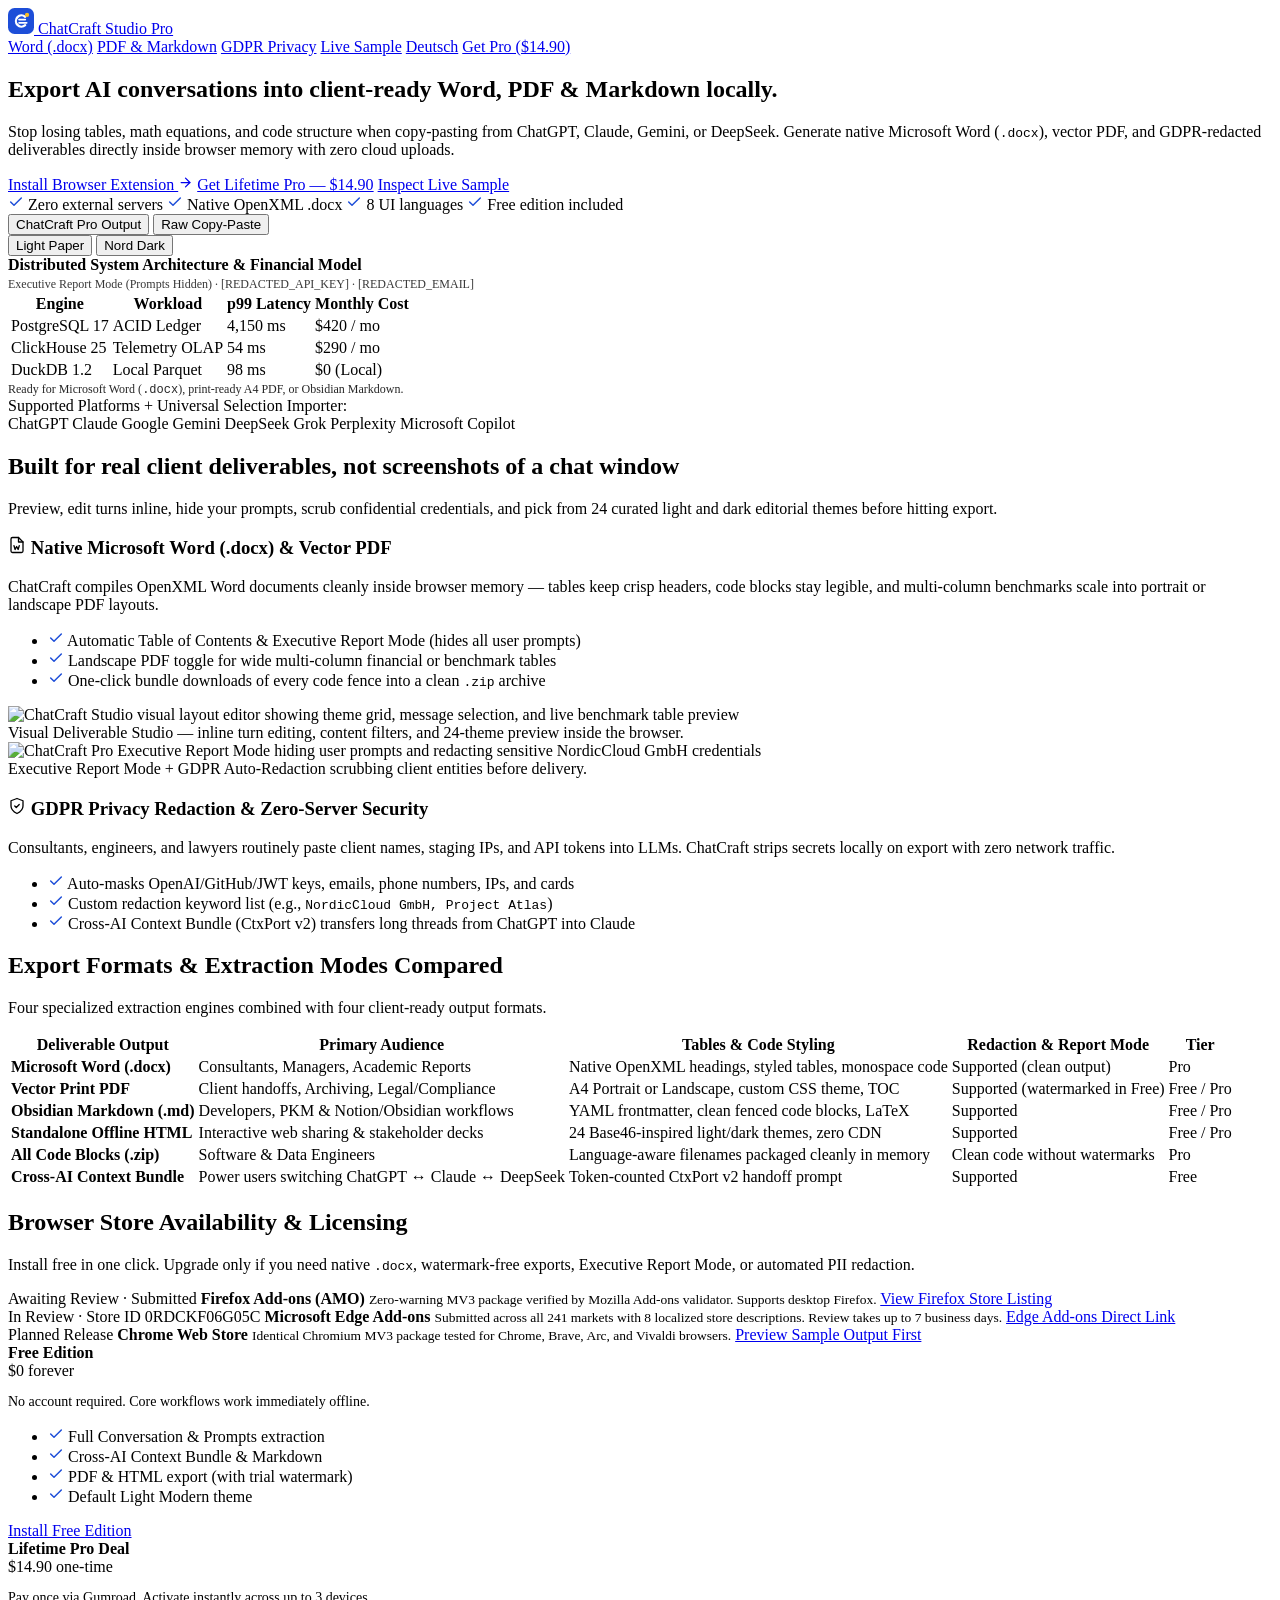
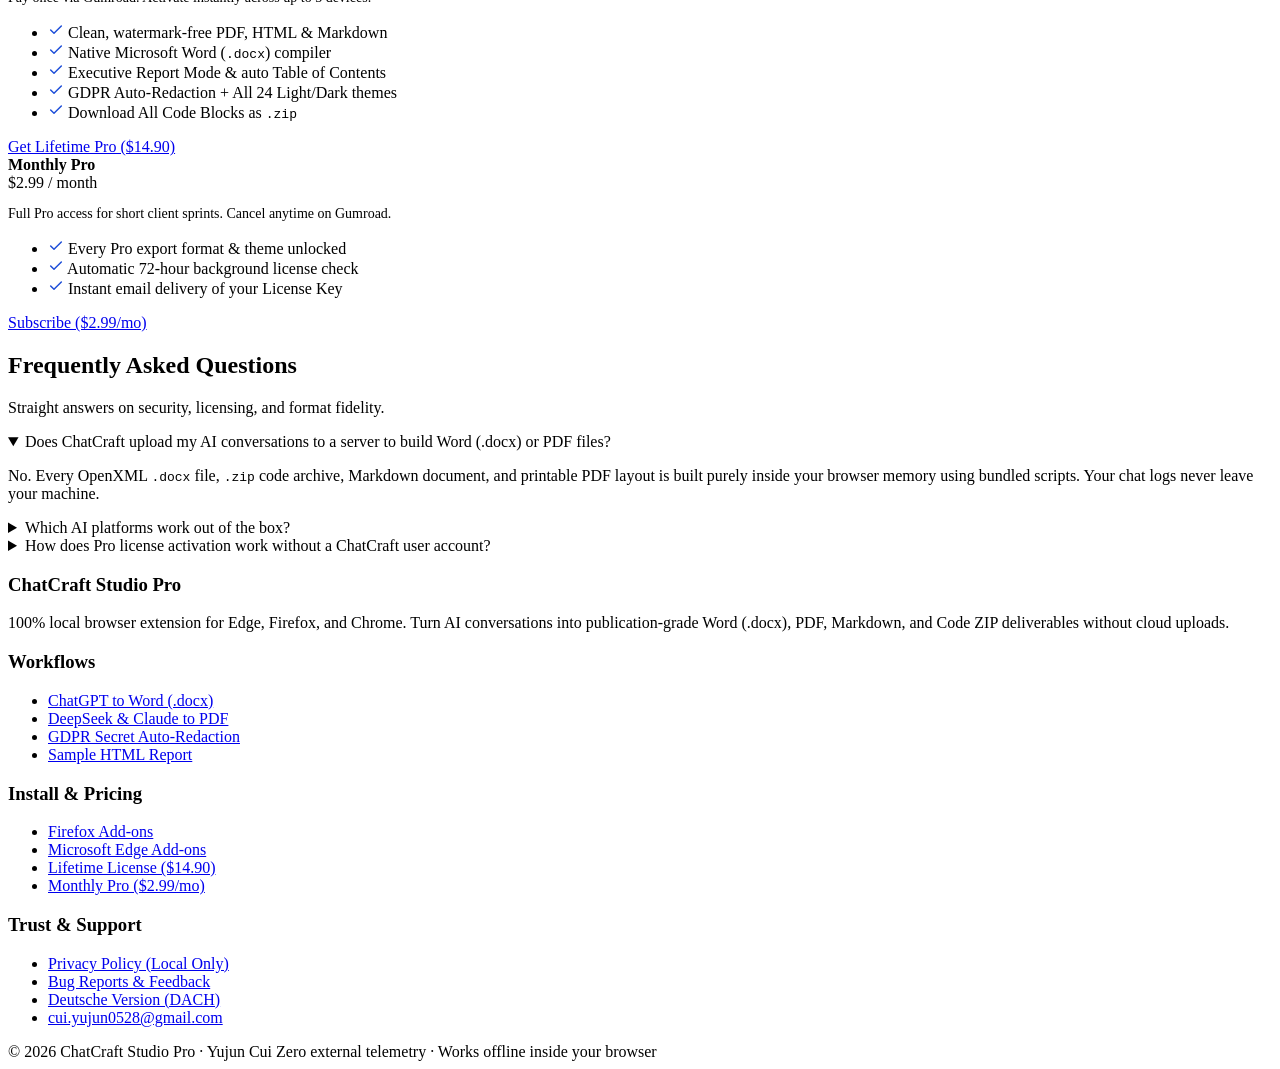
==== index.html @ e72fb838 "Add files via upload" ====
<!DOCTYPE html>
<html lang="en">
<head>
  <meta charset="UTF-8">
  <meta name="viewport" content="width=device-width, initial-scale=1.0">
  <title>ChatCraft Studio Pro — Export AI Chats to Word (.docx), PDF &amp; Markdown Locally</title>
  <meta name="description" content="Turn ChatGPT, Claude, Gemini &amp; DeepSeek conversations into client-ready Microsoft Word (.docx), vector PDF, Markdown, and redacted reports 100% locally in your browser.">
  <link rel="canonical" href="https://maxchoi528.github.io/chatcraft-studio/">
  <link rel="alternate" hreflang="en" href="https://maxchoi528.github.io/chatcraft-studio/">
  <link rel="alternate" hreflang="de" href="https://maxchoi528.github.io/chatcraft-studio/de/">
  <link rel="alternate" hreflang="x-default" href="https://maxchoi528.github.io/chatcraft-studio/">
  <meta property="og:type" content="website">
  <meta property="og:title" content="ChatCraft Studio Pro — Export AI Chats to Word (.docx), PDF &amp; Markdown Locally">
  <meta property="og:description" content="Turn ChatGPT, Claude, Gemini &amp; DeepSeek conversations into client-ready Microsoft Word (.docx), vector PDF, Markdown, and redacted reports 100% locally in your browser.">
  <meta property="og:url" content="https://maxchoi528.github.io/chatcraft-studio/">
  <meta property="og:image" content="https://maxchoi528.github.io/chatcraft-studio/assets/promo-tile-440x280.png">
  <meta name="twitter:card" content="summary_large_image">
  <meta name="twitter:title" content="ChatCraft Studio Pro — Export AI Chats to Word (.docx), PDF &amp; Markdown Locally">
  <meta name="twitter:description" content="Turn ChatGPT, Claude, Gemini &amp; DeepSeek conversations into client-ready Microsoft Word (.docx), vector PDF, Markdown, and redacted reports 100% locally in your browser.">
  <meta name="twitter:image" content="https://maxchoi528.github.io/chatcraft-studio/assets/promo-tile-440x280.png">
  <link rel="icon" type="image/png" href="./assets/icon-128.png">
  <link rel="stylesheet" href="./assets/style.css">
  <script src="./assets/app.js" defer></script>
  <script type="application/ld+json">
{
  "@context": "https://schema.org",
  "@type": "SoftwareApplication",
  "name": "ChatCraft: AI Chat to PDF, Word & Markdown",
  "alternateName": "ChatCraft Studio Pro",
  "applicationCategory": "ProductivityApplication",
  "operatingSystem": "Windows, macOS, Linux (Firefox, Microsoft Edge, Google Chrome)",
  "url": "https://maxchoi528.github.io/chatcraft-studio/",
  "downloadUrl": "https://addons.mozilla.org/en-US/firefox/addon/chatcraft-pdf-word-markdown/",
  "softwareVersion": "1.0.0",
  "featureList": [
    "Native Microsoft Word (.docx) export generated 100% locally",
    "Print-ready Vector PDF with portrait/landscape table layout",
    "Executive Report Mode (strip user prompts + Table of Contents)",
    "Cross-AI Context Bundle (CtxPort v2) and All Code Blocks .zip archive",
    "GDPR automatic secret & PII redaction (API keys, emails, IPs, custom client names)",
    "Supports ChatGPT, Claude, Google Gemini, DeepSeek, Grok, Perplexity, Microsoft Copilot"
  ],
  "offers": [
    {
      "@type": "Offer",
      "price": "0.00",
      "priceCurrency": "USD",
      "name": "Free Edition"
    },
    {
      "@type": "Offer",
      "price": "14.90",
      "priceCurrency": "USD",
      "name": "Pro Lifetime License",
      "url": "https://yujun57.gumroad.com/l/chatcraft-pro-lifetime"
    },
    {
      "@type": "Offer",
      "price": "2.99",
      "priceCurrency": "USD",
      "name": "Monthly Pro",
      "url": "https://yujun57.gumroad.com/l/chatcraft-pro-monthly"
    }
  ]
}
</script>
  <script type="application/ld+json">
{
  "@context": "https://schema.org",
  "@type": "FAQPage",
  "mainEntity": [
    {
      "@type": "Question",
      "name": "Does ChatCraft upload my AI conversations to a server to generate Word (.docx) or PDF files?",
      "acceptedAnswer": {
        "@type": "Answer",
        "text": "No. ChatCraft Studio Pro constructs OpenXML Microsoft Word (.docx) files, ZIP archives, Markdown, HTML, and print-ready PDF layouts 100% locally inside browser memory with zero external servers."
      }
    },
    {
      "@type": "Question",
      "name": "Which AI chat platforms are supported?",
      "acceptedAnswer": {
        "@type": "Answer",
        "text": "ChatCraft natively supports ChatGPT, Claude, Google Gemini, DeepSeek, Grok, Perplexity, and Microsoft Copilot, plus a Universal Paste and Selection Importer that works as a fallback on any webpage."
      }
    },
    {
      "@type": "Question",
      "name": "What happens if an AI website updates its DOM structure?",
      "acceptedAnswer": {
        "@type": "Answer",
        "text": "ChatCraft uses a three-layer architecture: provider selectors, semantic heuristic extraction, and a built-in right-click Selection Importer and Markdown paste parser inside the Studio."
      }
    },
    {
      "@type": "Question",
      "name": "Is the Pro license a recurring subscription or a one-time purchase?",
      "acceptedAnswer": {
        "@type": "Answer",
        "text": "Both options are available: a $14.90 one-time Lifetime Deal (up to 3 devices) and a $2.99/month flexible plan via Gumroad, while core Markdown and watermarked PDF/HTML export stays free."
      }
    }
  ]
}
</script>
</head>
<body>
<header class="site-header">
  <div class="container nav-row">
    <a class="brand" href="./index.html">
      <svg width="26" height="26" viewBox="0 0 28 28" fill="none" aria-hidden="true"><rect width="28" height="28" rx="7" fill="#1d4ed8"/><path d="M18.5 9.5A6 6 0 1 0 18.5 18.5" stroke="#ffffff" stroke-width="2.4" stroke-linecap="round"/><line x1="12" y1="12.5" x2="18.5" y2="12.5" stroke="#ffffff" stroke-width="2.1" stroke-linecap="round"/><line x1="12" y1="16" x2="20" y2="16" stroke="#ffffff" stroke-width="2.1" stroke-linecap="round"/><circle cx="20.5" cy="7.5" r="2.3" fill="#fbbf24"/></svg>
      <span>ChatCraft Studio Pro</span>
    </a>
    <nav class="nav-links" aria-label="Main navigation">
      <a href="./chatgpt-to-word-docx/" >Word (.docx)</a>
      <a href="./deepseek-claude-to-pdf/" >PDF &amp; Markdown</a>
      <a href="./gdpr-ai-chat-redactor/" >GDPR Privacy</a>
      <a href="./showcase/distributed-system-report.html">Live Sample</a>
      <a href="./de/" >Deutsch</a>
      <a class="btn btn-primary btn-sm" href="https://yujun57.gumroad.com/l/chatcraft-pro-lifetime" target="_blank" rel="noopener">Get Pro ($14.90)</a>
    </nav>
  </div>
</header>

<main>
  <section class="hero">
    <div class="container hero-grid">
      <div>
        <h1>Export AI conversations into client-ready Word, PDF &amp; Markdown locally.</h1>
        <p class="hero-lead">Stop losing tables, math equations, and code structure when copy-pasting from ChatGPT, Claude, Gemini, or DeepSeek. Generate native Microsoft Word (<code>.docx</code>), vector PDF, and GDPR-redacted deliverables directly inside browser memory with zero cloud uploads.</p>
        <div class="cta-group">
          <a class="btn btn-primary" href="#install">Install Browser Extension <svg width="15" height="15" viewBox="0 0 24 24" fill="none" stroke="currentColor" stroke-width="2" stroke-linecap="round" stroke-linejoin="round" aria-hidden="true"><line x1="5" y1="12" x2="19" y2="12"/><polyline points="12 5 19 12 12 19"/></svg></a>
          <a class="btn" href="https://yujun57.gumroad.com/l/chatcraft-pro-lifetime" target="_blank" rel="noopener">Get Lifetime Pro — $14.90</a>
          <a class="btn" href="./showcase/distributed-system-report.html">Inspect Live Sample</a>
        </div>
        <div class="meta-line">
          <span><svg width="16" height="16" viewBox="0 0 24 24" fill="none" stroke="#1d4ed8" stroke-width="2.2" stroke-linecap="round" stroke-linejoin="round" aria-hidden="true"><polyline points="20 6 9 17 4 12"/></svg> Zero external servers</span>
          <span><svg width="16" height="16" viewBox="0 0 24 24" fill="none" stroke="#1d4ed8" stroke-width="2.2" stroke-linecap="round" stroke-linejoin="round" aria-hidden="true"><polyline points="20 6 9 17 4 12"/></svg> Native OpenXML .docx</span>
          <span><svg width="16" height="16" viewBox="0 0 24 24" fill="none" stroke="#1d4ed8" stroke-width="2.2" stroke-linecap="round" stroke-linejoin="round" aria-hidden="true"><polyline points="20 6 9 17 4 12"/></svg> 8 UI languages</span>
          <span><svg width="16" height="16" viewBox="0 0 24 24" fill="none" stroke="#1d4ed8" stroke-width="2.2" stroke-linecap="round" stroke-linejoin="round" aria-hidden="true"><polyline points="20 6 9 17 4 12"/></svg> Free edition included</span>
        </div>
      </div>

      <div class="specimen-card" aria-label="Interactive comparison between raw copy-paste and ChatCraft export">
        <div class="specimen-bar">
          <div class="tab-group" role="tablist">
            <button class="tab-btn" type="button" role="tab" aria-selected="true" data-specimen-mode="clean">ChatCraft Pro Output</button>
            <button class="tab-btn" type="button" role="tab" aria-selected="false" data-specimen-mode="raw">Raw Copy-Paste</button>
          </div>
          <div class="theme-dots" id="specimen-themes">
            <button class="theme-chip" type="button" aria-pressed="true" data-specimen-theme="light">Light Paper</button>
            <button class="theme-chip" type="button" aria-pressed="false" data-specimen-theme="nord">Nord Dark</button>
          </div>
        </div>
        <div class="specimen-body" id="specimen-output">
          <div id="specimen-clean">
            <strong>Distributed System Architecture &amp; Financial Model</strong><br>
            <span style="font-size:12px;opacity:0.78;">Executive Report Mode (Prompts Hidden) · <span class="redact-pill">[REDACTED_API_KEY]</span> · <span class="redact-pill">[REDACTED_EMAIL]</span></span>
            <table>
              <thead>
                <tr><th>Engine</th><th>Workload</th><th>p99 Latency</th><th>Monthly Cost</th></tr>
              </thead>
              <tbody>
                <tr><td>PostgreSQL 17</td><td>ACID Ledger</td><td>4,150 ms</td><td>$420 / mo</td></tr>
                <tr><td>ClickHouse 25</td><td>Telemetry OLAP</td><td>54 ms</td><td>$290 / mo</td></tr>
                <tr><td>DuckDB 1.2</td><td>Local Parquet</td><td>98 ms</td><td>$0 (Local)</td></tr>
              </tbody>
            </table>
            <div style="font-size:12px;opacity:0.85;">Ready for Microsoft Word (<code>.docx</code>), print-ready A4 PDF, or Obsidian Markdown.</div>
          </div>
          <div id="specimen-raw" hidden>User: Here is my key sk-proj-abc123def456 and devops@nordiccloud.de. Make a benchmark table.
ChatGPT: Sure! Here is a comparison:
| Engine | Workload | p99 | Cost |
|---|---|---|---|
| PostgreSQL 17 | ACID | 4,150 ms | $420 |
^ Pasting Markdown pipes into Word breaks cell borders, exposes secrets, and leaves "Sure! Here is..." chat clutter everywhere.</div>
        </div>
      </div>
    </div>
  </section>

  <section class="platforms-bar" aria-label="Supported AI platforms">
    <div class="container platforms-flex">
      <div class="platforms-label">Supported Platforms + Universal Selection Importer:</div>
      <div class="platform-tags">
        <span class="platform-pill">ChatGPT</span>
        <span class="platform-pill">Claude</span>
        <span class="platform-pill">Google Gemini</span>
        <span class="platform-pill">DeepSeek</span>
        <span class="platform-pill">Grok</span>
        <span class="platform-pill">Perplexity</span>
        <span class="platform-pill">Microsoft Copilot</span>
      </div>
    </div>
  </section>

  <section class="section">
    <div class="container">
      <h2>Built for real client deliverables, not screenshots of a chat window</h2>
      <p class="section-lead">Preview, edit turns inline, hide your prompts, scrub confidential credentials, and pick from 24 curated light and dark editorial themes before hitting export.</p>

      <div class="split-feature">
        <div class="feature-copy">
          <h3><svg width="18" height="18" viewBox="0 0 24 24" fill="none" stroke="currentColor" stroke-width="1.75" stroke-linecap="round" stroke-linejoin="round" aria-hidden="true"><path d="M14 2H6a2 2 0 0 0-2 2v16a2 2 0 0 0 2 2h12a2 2 0 0 0 2-2V8z"/><polyline points="14 2 14 8 20 8"/><path d="M8 13l1.5 5 2-4 2 4L15 13"/></svg> Native Microsoft Word (.docx) &amp; Vector PDF</h3>
          <p>ChatCraft compiles OpenXML Word documents cleanly inside browser memory — tables keep crisp headers, code blocks stay legible, and multi-column benchmarks scale into portrait or landscape PDF layouts.</p>
          <ul class="feature-list">
            <li><svg width="16" height="16" viewBox="0 0 24 24" fill="none" stroke="#1d4ed8" stroke-width="2.2" stroke-linecap="round" stroke-linejoin="round" aria-hidden="true"><polyline points="20 6 9 17 4 12"/></svg> Automatic Table of Contents &amp; Executive Report Mode (hides all user prompts)</li>
            <li><svg width="16" height="16" viewBox="0 0 24 24" fill="none" stroke="#1d4ed8" stroke-width="2.2" stroke-linecap="round" stroke-linejoin="round" aria-hidden="true"><polyline points="20 6 9 17 4 12"/></svg> Landscape PDF toggle for wide multi-column financial or benchmark tables</li>
            <li><svg width="16" height="16" viewBox="0 0 24 24" fill="none" stroke="#1d4ed8" stroke-width="2.2" stroke-linecap="round" stroke-linejoin="round" aria-hidden="true"><polyline points="20 6 9 17 4 12"/></svg> One-click bundle downloads of every code fence into a clean <code>.zip</code> archive</li>
          </ul>
        </div>
        <div class="screenshot-frame">
          <img src="./assets/studio-free-1280x800.png" width="1280" height="800" alt="ChatCraft Studio visual layout editor showing theme grid, message selection, and live benchmark table preview" loading="lazy">
          <div class="screenshot-caption">Visual Deliverable Studio — inline turn editing, content filters, and 24-theme preview inside the browser.</div>
        </div>
      </div>

      <div class="split-feature reverse">
        <div class="screenshot-frame">
          <img src="./assets/studio-pro-1280x800.png" width="1280" height="800" alt="ChatCraft Pro Executive Report Mode hiding user prompts and redacting sensitive NordicCloud GmbH credentials" loading="lazy">
          <div class="screenshot-caption">Executive Report Mode + GDPR Auto-Redaction scrubbing client entities before delivery.</div>
        </div>
        <div class="feature-copy">
          <h3><svg width="18" height="18" viewBox="0 0 24 24" fill="none" stroke="currentColor" stroke-width="1.75" stroke-linecap="round" stroke-linejoin="round" aria-hidden="true"><path d="M12 22s8-4 8-10V5l-8-3-8 3v7c0 6 8 10 8 10z"/><path d="m9 12 2 2 4-4"/></svg> GDPR Privacy Redaction &amp; Zero-Server Security</h3>
          <p>Consultants, engineers, and lawyers routinely paste client names, staging IPs, and API tokens into LLMs. ChatCraft strips secrets locally on export with zero network traffic.</p>
          <ul class="feature-list">
            <li><svg width="16" height="16" viewBox="0 0 24 24" fill="none" stroke="#1d4ed8" stroke-width="2.2" stroke-linecap="round" stroke-linejoin="round" aria-hidden="true"><polyline points="20 6 9 17 4 12"/></svg> Auto-masks OpenAI/GitHub/JWT keys, emails, phone numbers, IPs, and cards</li>
            <li><svg width="16" height="16" viewBox="0 0 24 24" fill="none" stroke="#1d4ed8" stroke-width="2.2" stroke-linecap="round" stroke-linejoin="round" aria-hidden="true"><polyline points="20 6 9 17 4 12"/></svg> Custom redaction keyword list (e.g., <code>NordicCloud GmbH, Project Atlas</code>)</li>
            <li><svg width="16" height="16" viewBox="0 0 24 24" fill="none" stroke="#1d4ed8" stroke-width="2.2" stroke-linecap="round" stroke-linejoin="round" aria-hidden="true"><polyline points="20 6 9 17 4 12"/></svg> Cross-AI Context Bundle (CtxPort v2) transfers long threads from ChatGPT into Claude</li>
          </ul>
        </div>
      </div>
    </div>
  </section>

  <section class="section section-alt">
    <div class="container">
      <h2>Export Formats &amp; Extraction Modes Compared</h2>
      <p class="section-lead">Four specialized extraction engines combined with four client-ready output formats.</p>
      <div class="table-wrap">
        <table class="matrix-table">
          <thead>
            <tr>
              <th>Deliverable Output</th>
              <th>Primary Audience</th>
              <th>Tables &amp; Code Styling</th>
              <th>Redaction &amp; Report Mode</th>
              <th>Tier</th>
            </tr>
          </thead>
          <tbody>
            <tr>
              <td><strong>Microsoft Word (.docx)</strong></td>
              <td>Consultants, Managers, Academic Reports</td>
              <td>Native OpenXML headings, styled tables, monospace code</td>
              <td>Supported (clean output)</td>
              <td>Pro</td>
            </tr>
            <tr>
              <td><strong>Vector Print PDF</strong></td>
              <td>Client handoffs, Archiving, Legal/Compliance</td>
              <td>A4 Portrait or Landscape, custom CSS theme, TOC</td>
              <td>Supported (watermarked in Free)</td>
              <td>Free / Pro</td>
            </tr>
            <tr>
              <td><strong>Obsidian Markdown (.md)</strong></td>
              <td>Developers, PKM &amp; Notion/Obsidian workflows</td>
              <td>YAML frontmatter, clean fenced code blocks, LaTeX</td>
              <td>Supported</td>
              <td>Free / Pro</td>
            </tr>
            <tr>
              <td><strong>Standalone Offline HTML</strong></td>
              <td>Interactive web sharing &amp; stakeholder decks</td>
              <td>24 Base46-inspired light/dark themes, zero CDN</td>
              <td>Supported</td>
              <td>Free / Pro</td>
            </tr>
            <tr>
              <td><strong>All Code Blocks (.zip)</strong></td>
              <td>Software &amp; Data Engineers</td>
              <td>Language-aware filenames packaged cleanly in memory</td>
              <td>Clean code without watermarks</td>
              <td>Pro</td>
            </tr>
            <tr>
              <td><strong>Cross-AI Context Bundle</strong></td>
              <td>Power users switching ChatGPT ↔ Claude ↔ DeepSeek</td>
              <td>Token-counted CtxPort v2 handoff prompt</td>
              <td>Supported</td>
              <td>Free</td>
            </tr>
          </tbody>
        </table>
      </div>
    </div>
  </section>

  <section class="section" id="install">
    <div class="container">
      <h2>Browser Store Availability &amp; Licensing</h2>
      <p class="section-lead">Install free in one click. Upgrade only if you need native <code>.docx</code>, watermark-free exports, Executive Report Mode, or automated PII redaction.</p>

      <div class="store-row">
        <div class="store-box">
          <span class="status-badge status-review">Awaiting Review · Submitted</span>
          <strong>Firefox Add-ons (AMO)</strong>
          <span style="font-size:13.5px;color:var(--ink-muted);">Zero-warning MV3 package verified by Mozilla Add-ons validator. Supports desktop Firefox.</span>
          <a class="btn btn-sm" href="https://addons.mozilla.org/en-US/firefox/addon/chatcraft-pdf-word-markdown/" target="_blank" rel="noopener">View Firefox Store Listing</a>
        </div>
        <div class="store-box">
          <span class="status-badge status-review">In Review · Store ID 0RDCKF06G05C</span>
          <strong>Microsoft Edge Add-ons</strong>
          <span style="font-size:13.5px;color:var(--ink-muted);">Submitted across all 241 markets with 8 localized store descriptions. Review takes up to 7 business days.</span>
          <a class="btn btn-sm" href="https://microsoftedge.microsoft.com/addons/detail/cekifgchmlalomiilpingheppnoapncf" target="_blank" rel="noopener">Edge Add-ons Direct Link</a>
        </div>
        <div class="store-box">
          <span class="status-badge status-soon">Planned Release</span>
          <strong>Chrome Web Store</strong>
          <span style="font-size:13.5px;color:var(--ink-muted);">Identical Chromium MV3 package tested for Chrome, Brave, Arc, and Vivaldi browsers.</span>
          <a class="btn btn-sm" href="./showcase/distributed-system-report.html">Preview Sample Output First</a>
        </div>
      </div>

      <div class="pricing-grid">
        <div class="tier-panel">
          <div>
            <strong>Free Edition</strong>
            <div class="tier-price">$0 <span>forever</span></div>
            <p style="font-size:14px;color:var(--ink-muted);">No account required. Core workflows work immediately offline.</p>
            <ul class="feature-list">
              <li><svg width="16" height="16" viewBox="0 0 24 24" fill="none" stroke="#1d4ed8" stroke-width="2.2" stroke-linecap="round" stroke-linejoin="round" aria-hidden="true"><polyline points="20 6 9 17 4 12"/></svg> Full Conversation &amp; Prompts extraction</li>
              <li><svg width="16" height="16" viewBox="0 0 24 24" fill="none" stroke="#1d4ed8" stroke-width="2.2" stroke-linecap="round" stroke-linejoin="round" aria-hidden="true"><polyline points="20 6 9 17 4 12"/></svg> Cross-AI Context Bundle &amp; Markdown</li>
              <li><svg width="16" height="16" viewBox="0 0 24 24" fill="none" stroke="#1d4ed8" stroke-width="2.2" stroke-linecap="round" stroke-linejoin="round" aria-hidden="true"><polyline points="20 6 9 17 4 12"/></svg> PDF &amp; HTML export (with trial watermark)</li>
              <li><svg width="16" height="16" viewBox="0 0 24 24" fill="none" stroke="#1d4ed8" stroke-width="2.2" stroke-linecap="round" stroke-linejoin="round" aria-hidden="true"><polyline points="20 6 9 17 4 12"/></svg> Default Light Modern theme</li>
            </ul>
          </div>
          <a class="btn" style="margin-top:20px;" href="https://addons.mozilla.org/en-US/firefox/addon/chatcraft-pdf-word-markdown/" target="_blank" rel="noopener">Install Free Edition</a>
        </div>

        <div class="tier-panel featured">
          <div>
            <strong>Lifetime Pro Deal</strong>
            <div class="tier-price">$14.90 <span>one-time</span></div>
            <p style="font-size:14px;color:var(--ink-muted);">Pay once via Gumroad. Activate instantly across up to 3 devices.</p>
            <ul class="feature-list">
              <li><svg width="16" height="16" viewBox="0 0 24 24" fill="none" stroke="#1d4ed8" stroke-width="2.2" stroke-linecap="round" stroke-linejoin="round" aria-hidden="true"><polyline points="20 6 9 17 4 12"/></svg> Clean, watermark-free PDF, HTML &amp; Markdown</li>
              <li><svg width="16" height="16" viewBox="0 0 24 24" fill="none" stroke="#1d4ed8" stroke-width="2.2" stroke-linecap="round" stroke-linejoin="round" aria-hidden="true"><polyline points="20 6 9 17 4 12"/></svg> Native Microsoft Word (<code>.docx</code>) compiler</li>
              <li><svg width="16" height="16" viewBox="0 0 24 24" fill="none" stroke="#1d4ed8" stroke-width="2.2" stroke-linecap="round" stroke-linejoin="round" aria-hidden="true"><polyline points="20 6 9 17 4 12"/></svg> Executive Report Mode &amp; auto Table of Contents</li>
              <li><svg width="16" height="16" viewBox="0 0 24 24" fill="none" stroke="#1d4ed8" stroke-width="2.2" stroke-linecap="round" stroke-linejoin="round" aria-hidden="true"><polyline points="20 6 9 17 4 12"/></svg> GDPR Auto-Redaction + All 24 Light/Dark themes</li>
              <li><svg width="16" height="16" viewBox="0 0 24 24" fill="none" stroke="#1d4ed8" stroke-width="2.2" stroke-linecap="round" stroke-linejoin="round" aria-hidden="true"><polyline points="20 6 9 17 4 12"/></svg> Download All Code Blocks as <code>.zip</code></li>
            </ul>
          </div>
          <a class="btn btn-primary" style="margin-top:20px;" href="https://yujun57.gumroad.com/l/chatcraft-pro-lifetime" target="_blank" rel="noopener">Get Lifetime Pro ($14.90)</a>
        </div>

        <div class="tier-panel">
          <div>
            <strong>Monthly Pro</strong>
            <div class="tier-price">$2.99 <span>/ month</span></div>
            <p style="font-size:14px;color:var(--ink-muted);">Full Pro access for short client sprints. Cancel anytime on Gumroad.</p>
            <ul class="feature-list">
              <li><svg width="16" height="16" viewBox="0 0 24 24" fill="none" stroke="#1d4ed8" stroke-width="2.2" stroke-linecap="round" stroke-linejoin="round" aria-hidden="true"><polyline points="20 6 9 17 4 12"/></svg> Every Pro export format &amp; theme unlocked</li>
              <li><svg width="16" height="16" viewBox="0 0 24 24" fill="none" stroke="#1d4ed8" stroke-width="2.2" stroke-linecap="round" stroke-linejoin="round" aria-hidden="true"><polyline points="20 6 9 17 4 12"/></svg> Automatic 72-hour background license check</li>
              <li><svg width="16" height="16" viewBox="0 0 24 24" fill="none" stroke="#1d4ed8" stroke-width="2.2" stroke-linecap="round" stroke-linejoin="round" aria-hidden="true"><polyline points="20 6 9 17 4 12"/></svg> Instant email delivery of your License Key</li>
            </ul>
          </div>
          <a class="btn" style="margin-top:20px;" href="https://yujun57.gumroad.com/l/chatcraft-pro-monthly" target="_blank" rel="noopener">Subscribe ($2.99/mo)</a>
        </div>
      </div>
    </div>
  </section>

  <section class="section section-alt">
    <div class="container">
      <h2>Frequently Asked Questions</h2>
      <p class="section-lead">Straight answers on security, licensing, and format fidelity.</p>
      <div class="faq-list">
        <details open>
          <summary>Does ChatCraft upload my AI conversations to a server to build Word (.docx) or PDF files?</summary>
          <p>No. Every OpenXML <code>.docx</code> file, <code>.zip</code> code archive, Markdown document, and printable PDF layout is built purely inside your browser memory using bundled scripts. Your chat logs never leave your machine.</p>
        </details>
        <details>
          <summary>Which AI platforms work out of the box?</summary>
          <p>ChatGPT (<code>chatgpt.com</code> / <code>chat.openai.com</code>), Claude (<code>claude.ai</code>), Google Gemini (<code>gemini.google.com</code>), DeepSeek (<code>chat.deepseek.com</code>), Grok (<code>grok.com</code>), Perplexity, and Microsoft Copilot — plus a right-click Selection Importer and Markdown paste parser for any other page.</p>
        </details>
        <details>
          <summary>How does Pro license activation work without a ChatCraft user account?</summary>
          <p>Gumroad generates a unique license key immediately after checkout. Paste that key inside the extension Studio and it verifies directly against Gumroad’s official <code>api.gumroad.com/v2/licenses/verify</code> API.</p>
        </details>
      </div>
    </div>
  </section>
</main>

<footer class="site-footer">
  <div class="container">
    <div class="footer-grid">
      <div>
        <h3>ChatCraft Studio Pro</h3>
        <p>100% local browser extension for Edge, Firefox, and Chrome. Turn AI conversations into publication-grade Word (.docx), PDF, Markdown, and Code ZIP deliverables without cloud uploads.</p>
      </div>
      <div>
        <h3>Workflows</h3>
        <ul>
          <li><a href="./chatgpt-to-word-docx/">ChatGPT to Word (.docx)</a></li>
          <li><a href="./deepseek-claude-to-pdf/">DeepSeek &amp; Claude to PDF</a></li>
          <li><a href="./gdpr-ai-chat-redactor/">GDPR Secret Auto-Redaction</a></li>
          <li><a href="./showcase/distributed-system-report.html">Sample HTML Report</a></li>
        </ul>
      </div>
      <div>
        <h3>Install &amp; Pricing</h3>
        <ul>
          <li><a href="https://addons.mozilla.org/en-US/firefox/addon/chatcraft-pdf-word-markdown/" target="_blank" rel="noopener">Firefox Add-ons</a></li>
          <li><a href="./#install">Microsoft Edge Add-ons</a></li>
          <li><a href="https://yujun57.gumroad.com/l/chatcraft-pro-lifetime" target="_blank" rel="noopener">Lifetime License ($14.90)</a></li>
          <li><a href="https://yujun57.gumroad.com/l/chatcraft-pro-monthly" target="_blank" rel="noopener">Monthly Pro ($2.99/mo)</a></li>
        </ul>
      </div>
      <div>
        <h3>Trust &amp; Support</h3>
        <ul>
          <li><a href="./privacy/">Privacy Policy (Local Only)</a></li>
          <li><a href="https://github.com/maxchoi528/chatcraft-studio/issues" target="_blank" rel="noopener">Bug Reports &amp; Feedback</a></li>
          <li><a href="./de/">Deutsche Version (DACH)</a></li>
          <li><a href="mailto:cui.yujun0528@gmail.com">cui.yujun0528@gmail.com</a></li>
        </ul>
      </div>
    </div>
    <div class="footer-bottom">
      <span>&copy; 2026 ChatCraft Studio Pro · Yujun Cui</span>
      <span>Zero external telemetry · Works offline inside your browser</span>
    </div>
  </div>
</footer>
</body>
</html>
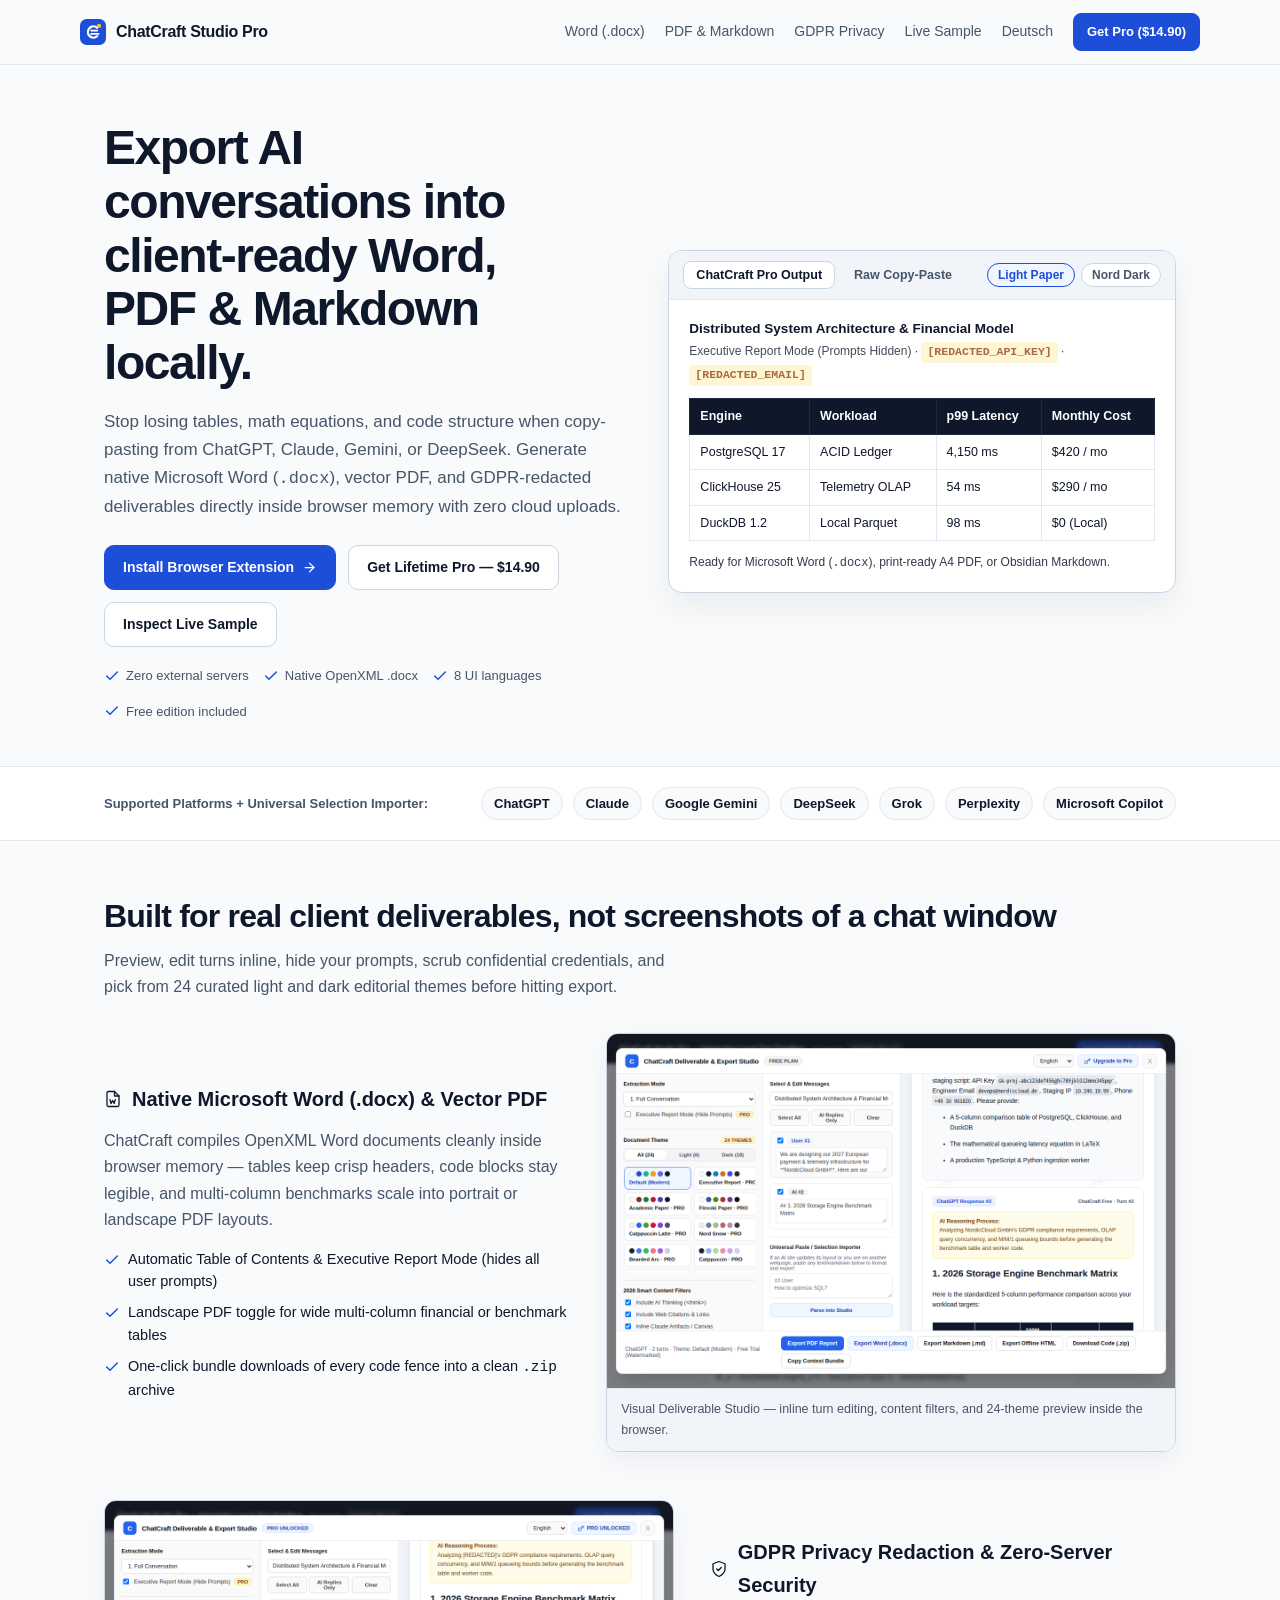
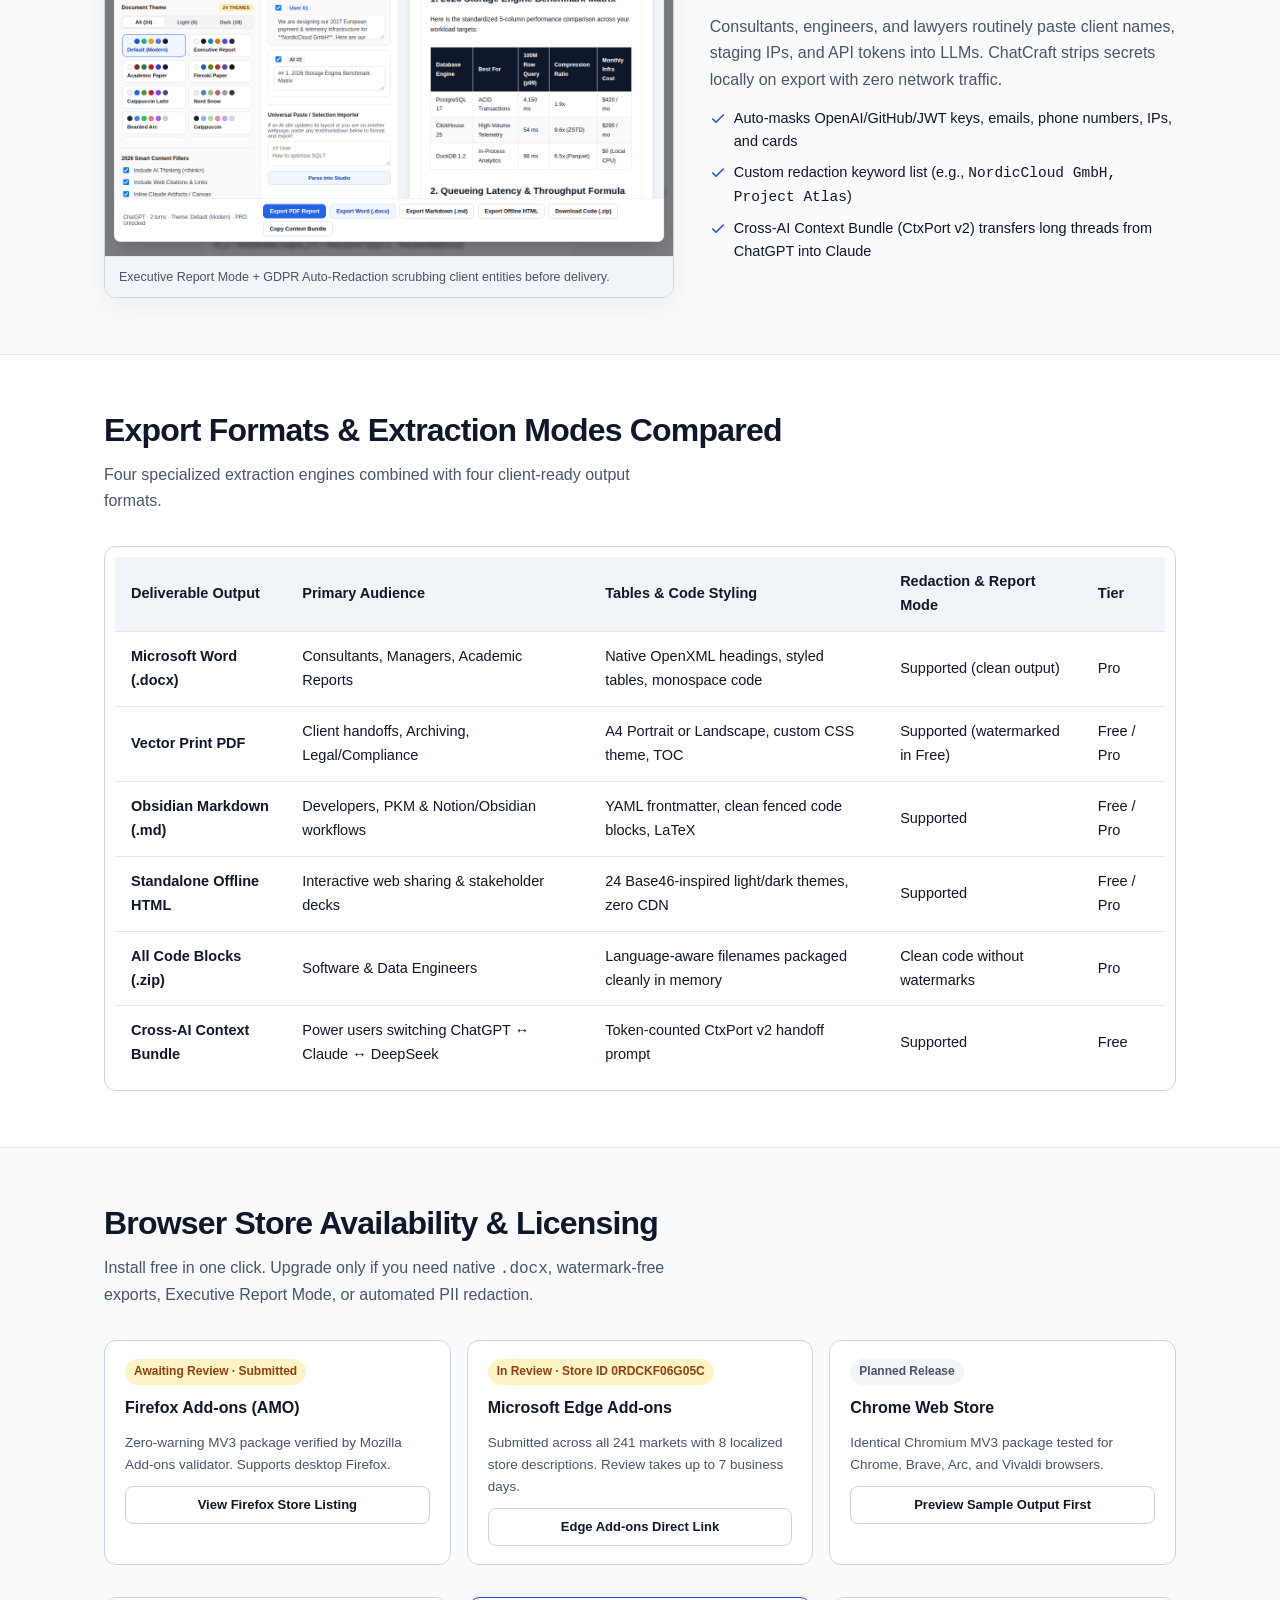
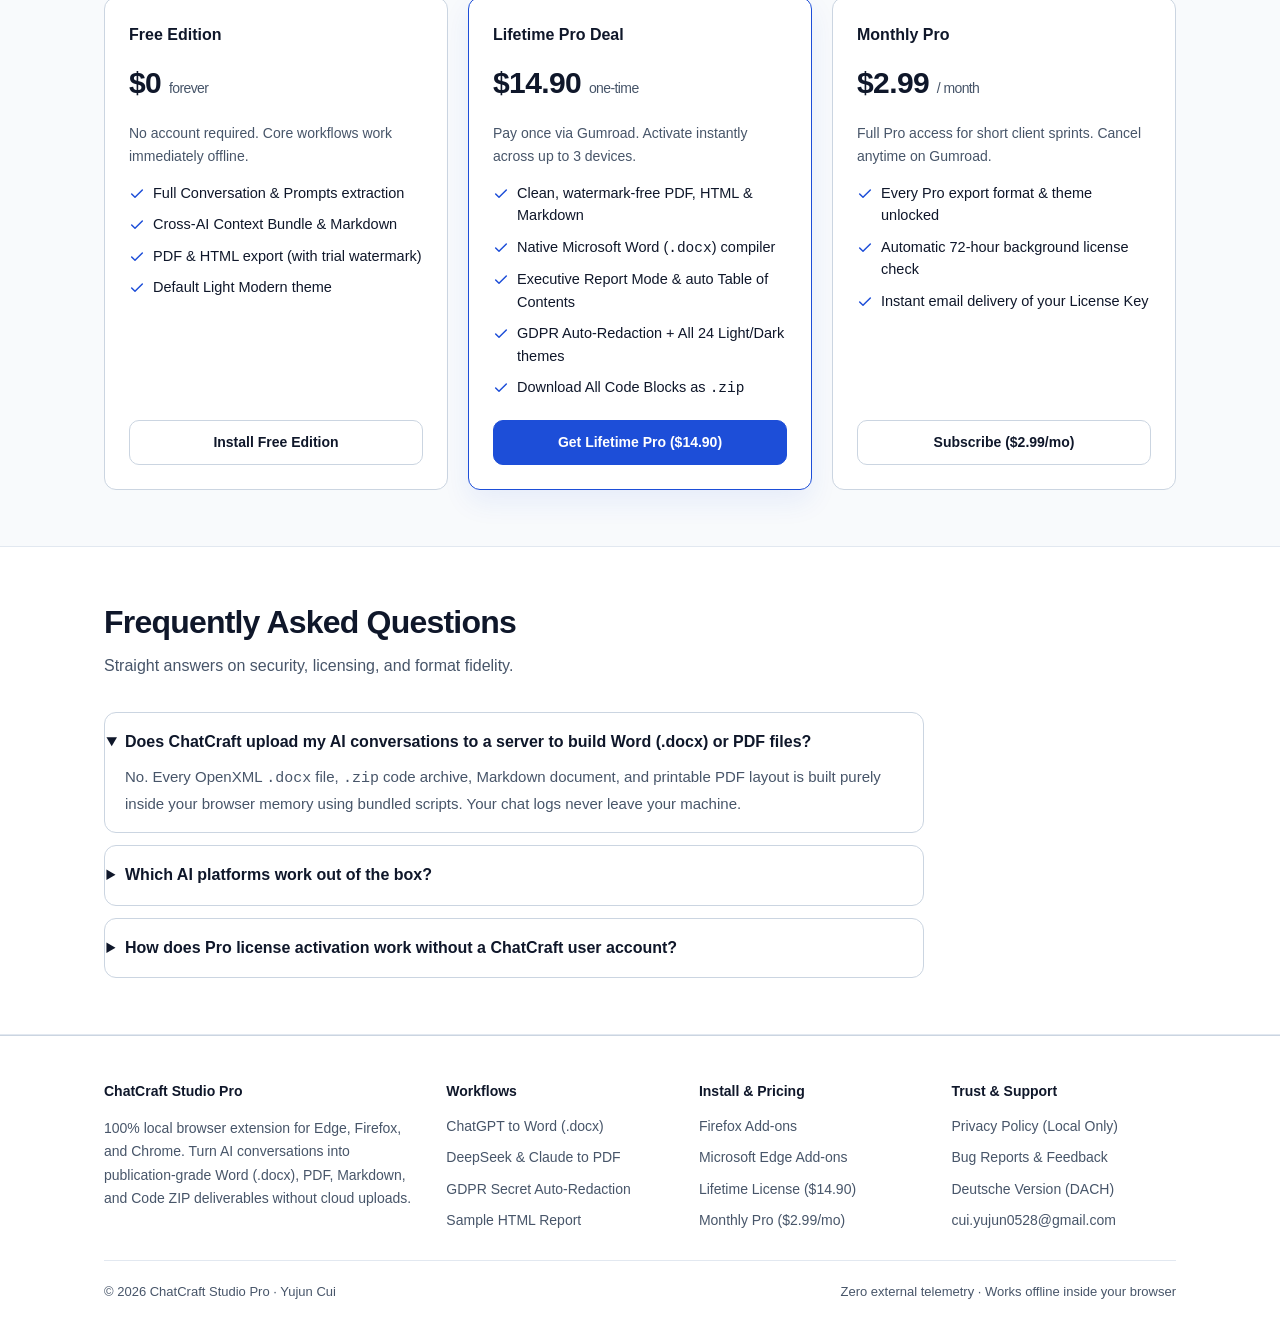
==== commit 4fcc6768: "Update index.html" ====
--- a/index.html
+++ b/index.html
@@ -437,4 +437,4 @@
   </div>
 </footer>
 </body>
-</html>+</html>
--- a/assets/style.css
+++ b/assets/style.css
@@ -0,0 +1,246 @@
+:root {
+  --bg: #f8fafc;
+  --surface: #ffffff;
+  --surface-muted: #f1f5f9;
+  --ink: #0f172a;
+  --ink-muted: #475569;
+  --border: #cbd5e1;
+  --border-subtle: #e2e8f0;
+  --accent: #1d4ed8;
+  --accent-hover: #1e40af;
+  --accent-tint: #eff6ff;
+  --amber-bg: #fef3c7;
+  --amber-ink: #92400e;
+  --font: -apple-system, BlinkMacSystemFont, "Segoe UI", Inter, Roboto, sans-serif;
+  --mono: ui-monospace, SFMono-Regular, Menlo, Monaco, Consolas, monospace;
+}
+* { box-sizing: border-box; }
+html { scroll-behavior: smooth; }
+body {
+  margin: 0;
+  background: var(--bg);
+  color: var(--ink);
+  font-family: var(--font);
+  font-size: 16px;
+  line-height: 1.65;
+  -webkit-font-smoothing: antialiased;
+}
+::selection { background: #bfdbfe; color: #0f172a; }
+a { color: var(--accent); text-underline-offset: 3px; }
+a:focus-visible, button:focus-visible, summary:focus-visible {
+  outline: 2px solid var(--accent);
+  outline-offset: 2px;
+}
+.container { max-width: 1120px; margin: 0 auto; padding: 0 24px; }
+.narrow { max-width: 780px; margin: 0 auto; }
+
+/* Navigation */
+.site-header {
+  position: sticky; top: 0; z-index: 50;
+  background: rgba(248, 250, 252, 0.94);
+  backdrop-filter: blur(8px);
+  border-bottom: 1px solid var(--border-subtle);
+}
+.nav-row {
+  display: flex; align-items: center; justify-content: space-between;
+  gap: 20px; min-height: 64px; flex-wrap: wrap; padding: 8px 0;
+}
+.brand {
+  display: inline-flex; align-items: center; gap: 10px;
+  text-decoration: none; color: var(--ink); font-weight: 700; font-size: 16px;
+  letter-spacing: -0.02em;
+}
+.nav-links { display: flex; align-items: center; gap: 20px; flex-wrap: wrap; font-size: 14px; }
+.nav-links a:not(.btn) { color: var(--ink-muted); text-decoration: none; font-weight: 500; }
+.nav-links a:not(.btn):hover, .nav-links a:not(.btn)[aria-current="page"] { color: var(--ink); }
+.btn {
+  display: inline-flex; align-items: center; justify-content: center; gap: 8px;
+  padding: 10px 18px; border-radius: 10px; font-size: 14px; font-weight: 600;
+  text-decoration: none; cursor: pointer; border: 1px solid var(--border);
+  background: var(--surface); color: var(--ink);
+  transition: background-color 0.16s ease, border-color 0.16s ease, transform 0.12s ease;
+}
+.btn:hover { background: var(--surface-muted); border-color: #94a3b8; color: var(--ink); }
+.btn:active { transform: translateY(1px); }
+.btn-primary, .nav-links a.btn-primary { background: var(--accent); border-color: var(--accent); color: #ffffff; }
+.btn-primary:hover, .nav-links a.btn-primary:hover { background: var(--accent-hover); border-color: var(--accent-hover); color: #ffffff; }
+.btn-sm { padding: 7px 13px; font-size: 13px; border-radius: 8px; }
+
+/* Hero Specimen Split */
+.hero { padding: 56px 0 44px; border-bottom: 1px solid var(--border-subtle); }
+.hero-grid {
+  display: grid; grid-template-columns: minmax(0, 1.02fr) minmax(0, 0.98fr);
+  gap: 36px; align-items: center;
+}
+.hero h1 {
+  margin: 0 0 18px; font-size: clamp(2rem, 3.8vw, 3rem);
+  font-weight: 800; line-height: 1.12; letter-spacing: -0.03em; color: var(--ink);
+  max-width: 18ch;
+}
+.hero-lead {
+  margin: 0 0 24px; font-size: 17px; color: var(--ink-muted); max-width: 58ch;
+}
+.cta-group { display: flex; flex-wrap: wrap; gap: 12px; margin-bottom: 18px; }
+.meta-line {
+  display: flex; flex-wrap: wrap; gap: 14px; font-size: 13px; color: var(--ink-muted);
+}
+.meta-line span { display: inline-flex; align-items: center; gap: 6px; }
+
+/* Interactive Deliverable Specimen Panel */
+.specimen-card {
+  background: var(--surface); border: 1px solid var(--border); border-radius: 14px;
+  overflow: hidden; box-shadow: 0 14px 32px rgba(15, 23, 42, 0.06);
+}
+.specimen-bar {
+  display: flex; align-items: center; justify-content: space-between; gap: 8px;
+  padding: 10px 14px; background: var(--surface-muted); border-bottom: 1px solid var(--border-subtle);
+  flex-wrap: wrap;
+}
+.tab-group { display: inline-flex; gap: 6px; }
+.tab-btn {
+  padding: 6px 12px; border-radius: 8px; border: 1px solid transparent;
+  background: transparent; color: var(--ink-muted); font-size: 12.5px; font-weight: 600; cursor: pointer;
+}
+.tab-btn[aria-selected="true"] {
+  background: var(--surface); border-color: var(--border); color: var(--ink);
+}
+.theme-dots { display: inline-flex; gap: 6px; align-items: center; }
+.theme-chip {
+  padding: 4px 10px; border-radius: 999px; border: 1px solid var(--border);
+  background: var(--surface); color: var(--ink-muted); font-size: 12px; font-weight: 600; cursor: pointer;
+}
+.theme-chip[aria-pressed="true"] { border-color: var(--accent); color: var(--accent); background: var(--accent-tint); }
+.specimen-body { padding: 18px 20px; min-height: 290px; font-size: 13.5px; transition: background-color 0.2s ease, color 0.2s ease; }
+.specimen-body.dark-nord { background: #2e3440; color: #eceff4; }
+.specimen-body.dark-nord table th { background: #3b4252; color: #eceff4; border-color: #4c566a; }
+.specimen-body.dark-nord table td { border-color: #4c566a; }
+.specimen-body.raw-mess { font-family: var(--mono); font-size: 12px; color: #334155; background: #fff1f2; white-space: pre-wrap; }
+.specimen-body table { width: 100%; border-collapse: collapse; margin: 12px 0; font-size: 12.5px; font-variant-numeric: tabular-nums; }
+.specimen-body th { background: #0f172a; color: #ffffff; padding: 7px 10px; text-align: left; border: 1px solid #1e293b; }
+.specimen-body td { padding: 7px 10px; border: 1px solid var(--border-subtle); }
+.redact-pill {
+  display: inline-block; padding: 1px 6px; border-radius: 4px; font-family: var(--mono);
+  font-size: 11.5px; background: var(--amber-bg); color: var(--amber-ink); font-weight: 700;
+}
+
+/* Platform Strip */
+.platforms-bar {
+  padding: 20px 0; border-bottom: 1px solid var(--border-subtle); background: var(--surface);
+}
+.platforms-flex {
+  display: flex; align-items: center; justify-content: space-between; gap: 16px; flex-wrap: wrap;
+}
+.platforms-label { font-size: 13px; font-weight: 600; color: var(--ink-muted); }
+.platform-tags { display: flex; flex-wrap: wrap; gap: 10px; }
+.platform-pill {
+  padding: 5px 12px; border-radius: 999px; border: 1px solid var(--border-subtle);
+  background: var(--bg); font-size: 13px; font-weight: 600; color: var(--ink);
+}
+
+/* Sections */
+.section { padding: 56px 0; }
+.section-alt { background: var(--surface); border-top: 1px solid var(--border-subtle); border-bottom: 1px solid var(--border-subtle); }
+.section h2 {
+  margin: 0 0 12px; font-size: clamp(1.5rem, 2.5vw, 2rem);
+  font-weight: 800; letter-spacing: -0.025em; line-height: 1.2; color: var(--ink);
+}
+.section-lead { margin: 0 0 32px; color: var(--ink-muted); max-width: 65ch; }
+
+/* Asymmetric Editorial Feature Showcase */
+.split-feature {
+  display: grid; grid-template-columns: minmax(0, 0.9fr) minmax(0, 1.1fr);
+  gap: 36px; align-items: center; margin-bottom: 48px;
+}
+.split-feature.reverse { grid-template-columns: minmax(0, 1.1fr) minmax(0, 0.9fr); }
+.split-feature:last-child { margin-bottom: 0; }
+.feature-copy h3 {
+  display: flex; align-items: center; gap: 10px;
+  margin: 0 0 12px; font-size: 20px; font-weight: 700; color: var(--ink);
+}
+.feature-copy h3 svg { flex-shrink: 0; }
+.feature-copy p { margin: 0 0 14px; color: var(--ink-muted); max-width: 54ch; }
+.feature-list { margin: 0; padding: 0; list-style: none; display: grid; gap: 9px; }
+.feature-list li { position: relative; padding-left: 24px; font-size: 14.5px; color: var(--ink); line-height: 1.55; }
+.feature-list li svg { position: absolute; left: 0; top: 4px; }
+.screenshot-frame {
+  border: 1px solid var(--border); border-radius: 12px; overflow: hidden;
+  background: var(--surface); box-shadow: 0 10px 26px rgba(15, 23, 42, 0.05);
+}
+.screenshot-frame img { display: block; width: 100%; height: auto; }
+.screenshot-caption {
+  padding: 10px 14px; font-size: 12.5px; color: var(--ink-muted);
+  border-top: 1px solid var(--border-subtle); background: var(--surface-muted);
+}
+
+/* Comparison Matrix */
+.table-wrap { overflow-x: auto; border: 1px solid var(--border); border-radius: 12px; background: var(--surface); padding: 10px; }
+.matrix-table { width: 100%; border-collapse: collapse; font-size: 14.5px; font-variant-numeric: tabular-nums; }
+.matrix-table th, .matrix-table td {
+  padding: 13px 16px; text-align: left; border-bottom: 1px solid var(--border-subtle);
+}
+.matrix-table th { background: var(--surface-muted); font-weight: 700; color: var(--ink); }
+.matrix-table tr:last-child td { border-bottom: none; }
+
+/* Store & Pricing Grid */
+.pricing-grid { display: grid; grid-template-columns: repeat(3, minmax(0, 1fr)); gap: 20px; }
+.tier-panel {
+  border: 1px solid var(--border); border-radius: 12px; padding: 24px;
+  background: var(--surface); display: flex; flex-direction: column; justify-content: space-between;
+}
+.tier-panel.featured { border-color: var(--accent); box-shadow: 0 12px 28px rgba(29, 78, 216, 0.08); }
+.tier-price { font-size: 30px; font-weight: 800; letter-spacing: -0.02em; margin: 10px 0 6px; font-variant-numeric: tabular-nums; }
+.tier-price span { font-size: 14px; font-weight: 500; color: var(--ink-muted); }
+.store-row {
+  display: grid; grid-template-columns: repeat(3, minmax(0, 1fr)); gap: 16px; margin-bottom: 32px;
+}
+.store-box {
+  border: 1px solid var(--border); border-radius: 12px; padding: 18px 20px;
+  background: var(--surface); display: flex; flex-direction: column; gap: 10px;
+}
+.status-badge {
+  display: inline-block; width: fit-content; padding: 3px 9px; border-radius: 999px;
+  font-size: 12px; font-weight: 700;
+}
+.status-live { background: #dcfce7; color: #166534; }
+.status-review { background: var(--amber-bg); color: var(--amber-ink); }
+.status-soon { background: var(--surface-muted); color: var(--ink-muted); }
+
+/* FAQ & Details */
+.faq-list { display: grid; gap: 12px; max-width: 820px; }
+.faq-list details {
+  border: 1px solid var(--border); border-radius: 12px; background: var(--surface); padding: 16px 20px;
+}
+.faq-list summary { font-weight: 700; cursor: pointer; list-style-position: outside; color: var(--ink); }
+.faq-list p { margin: 10px 0 0; color: var(--ink-muted); font-size: 15px; }
+
+/* Topic Article Pages */
+.article-hero { padding: 48px 0 36px; border-bottom: 1px solid var(--border-subtle); background: var(--surface); }
+.article-hero h1 { margin: 0 0 14px; font-size: clamp(1.8rem, 3.2vw, 2.5rem); font-weight: 800; line-height: 1.15; letter-spacing: -0.025em; max-width: 24ch; }
+.prose-block { max-width: 74ch; }
+.prose-block h2 { margin-top: 36px; }
+.prose-block ul { padding-left: 20px; color: var(--ink-muted); }
+.prose-block li { margin-bottom: 8px; }
+.callout-box {
+  border: 1px solid var(--border); border-radius: 12px; padding: 20px 24px;
+  background: var(--surface-muted); margin: 28px 0;
+}
+
+/* Footer */
+.site-footer {
+  padding: 44px 0; border-top: 1px solid var(--border); background: var(--surface);
+  font-size: 14px; color: var(--ink-muted);
+}
+.footer-grid { display: grid; grid-template-columns: 1.4fr 1fr 1fr 1fr; gap: 28px; }
+.footer-grid h3 { margin: 0 0 12px; font-size: 14px; color: var(--ink); }
+.footer-grid ul { list-style: none; padding: 0; margin: 0; display: grid; gap: 8px; }
+.footer-grid a { color: var(--ink-muted); text-decoration: none; }
+.footer-grid a:hover { color: var(--ink); text-decoration: underline; }
+.footer-bottom { margin-top: 28px; padding-top: 20px; border-top: 1px solid var(--border-subtle); display: flex; justify-content: space-between; flex-wrap: wrap; gap: 12px; font-size: 13px; }
+
+@media (max-width: 900px) {
+  .nav-links { gap: 12px; font-size: 13px; }
+  .hero-grid, .split-feature, .split-feature.reverse, .pricing-grid, .store-row, .footer-grid {
+    grid-template-columns: 1fr;
+  }
+  .split-feature.reverse .screenshot-frame { order: -1; }
+}
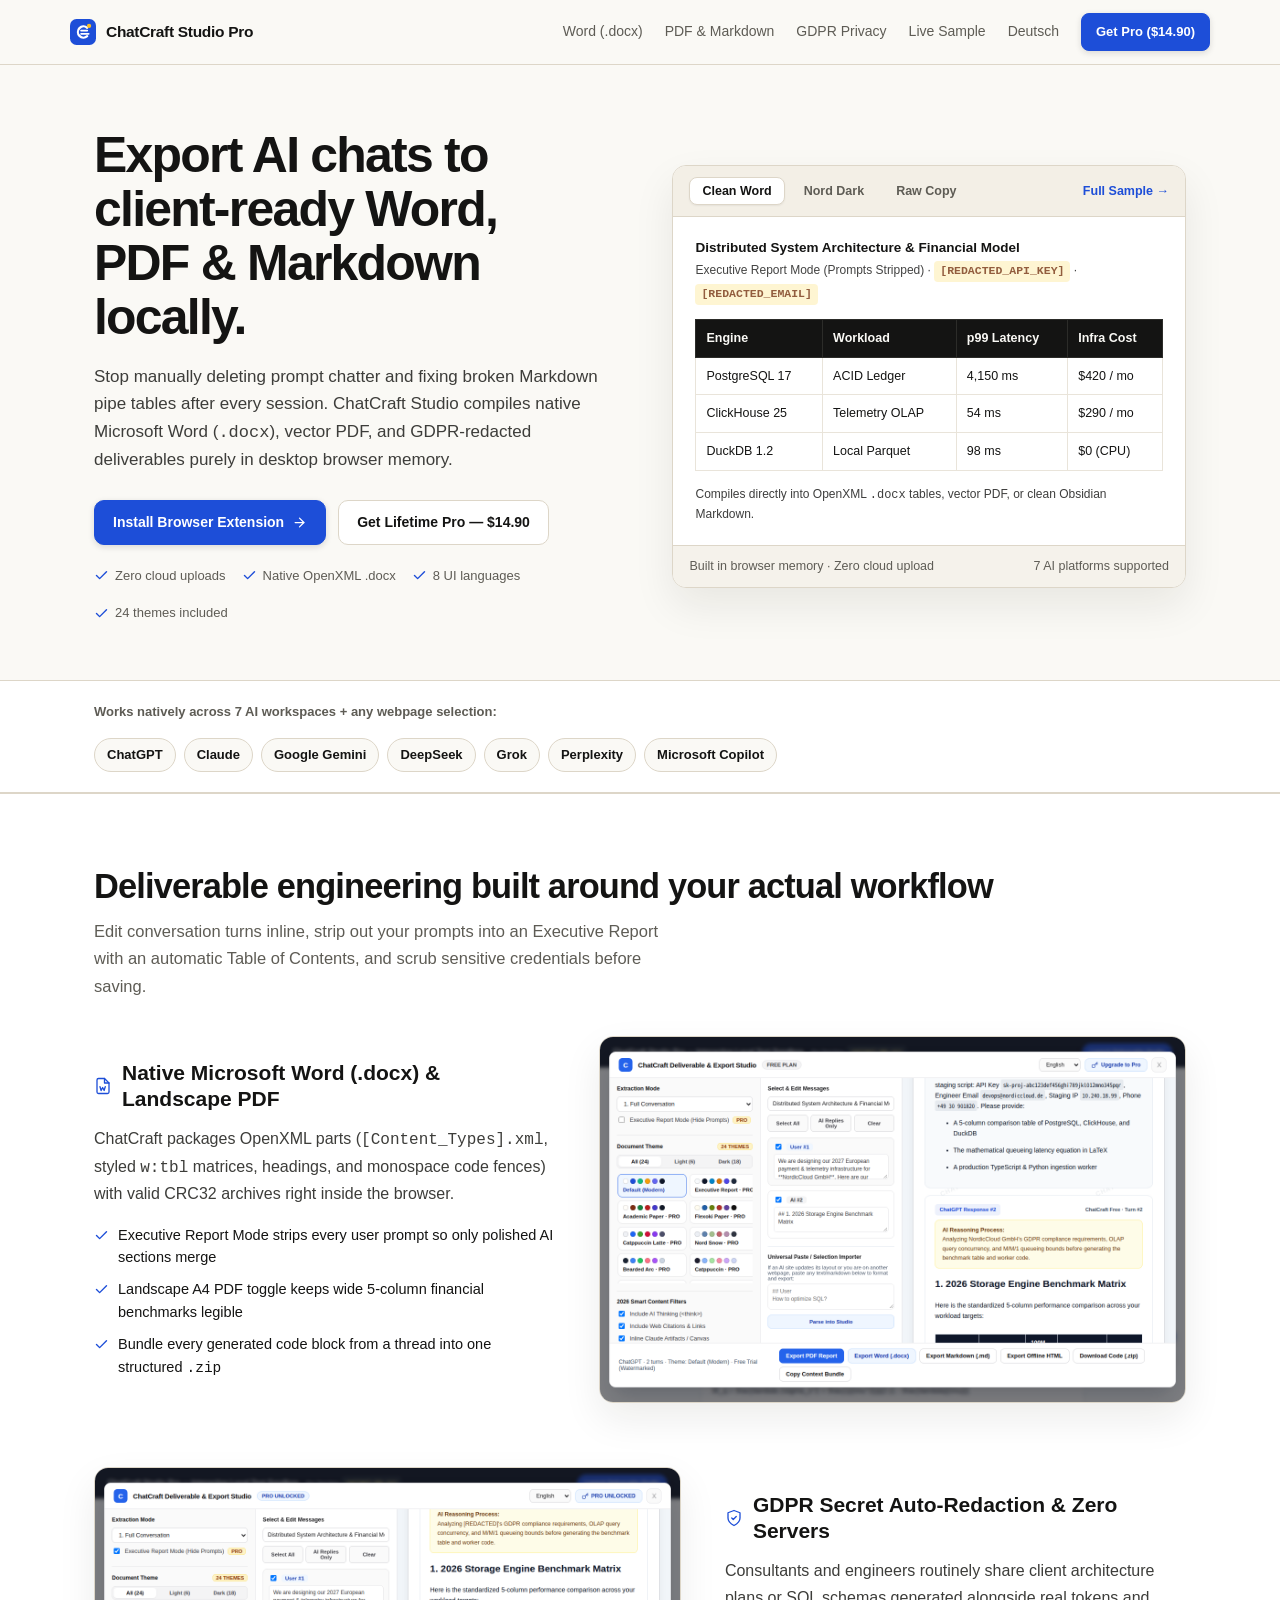
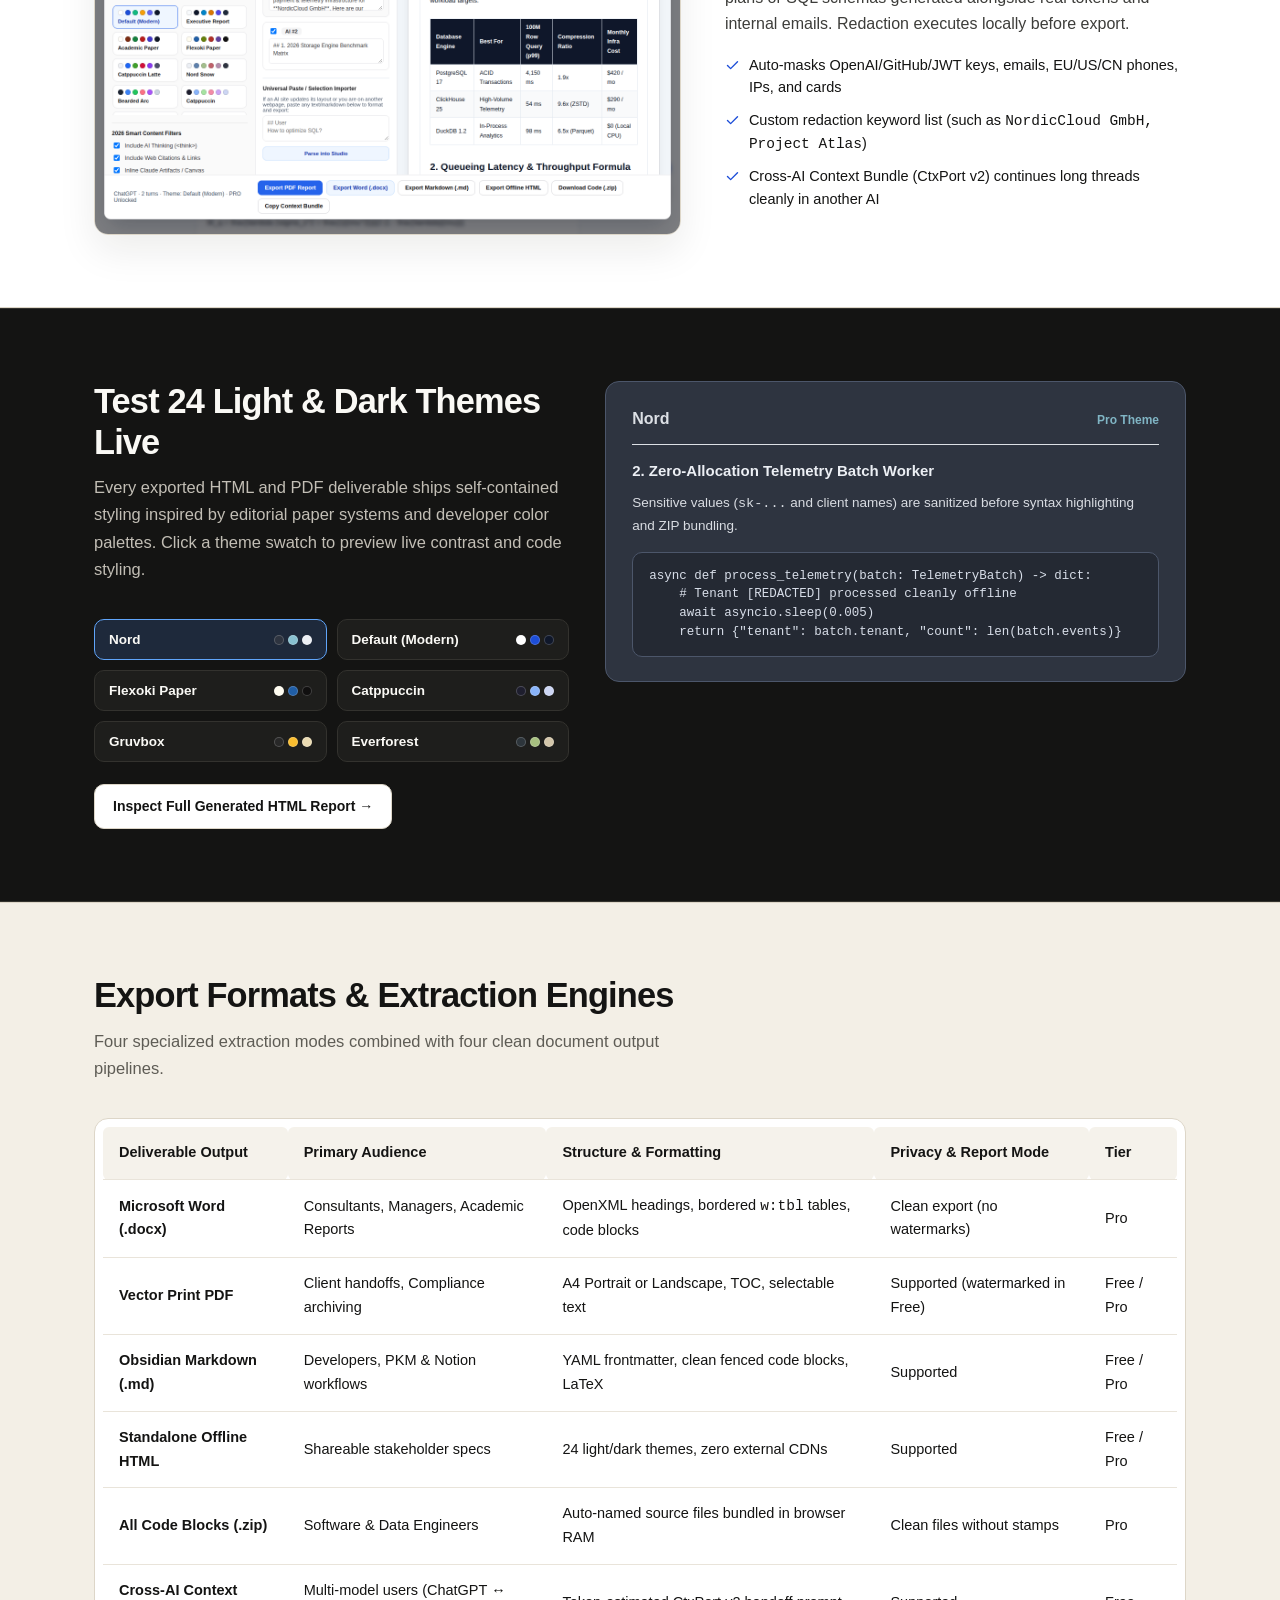
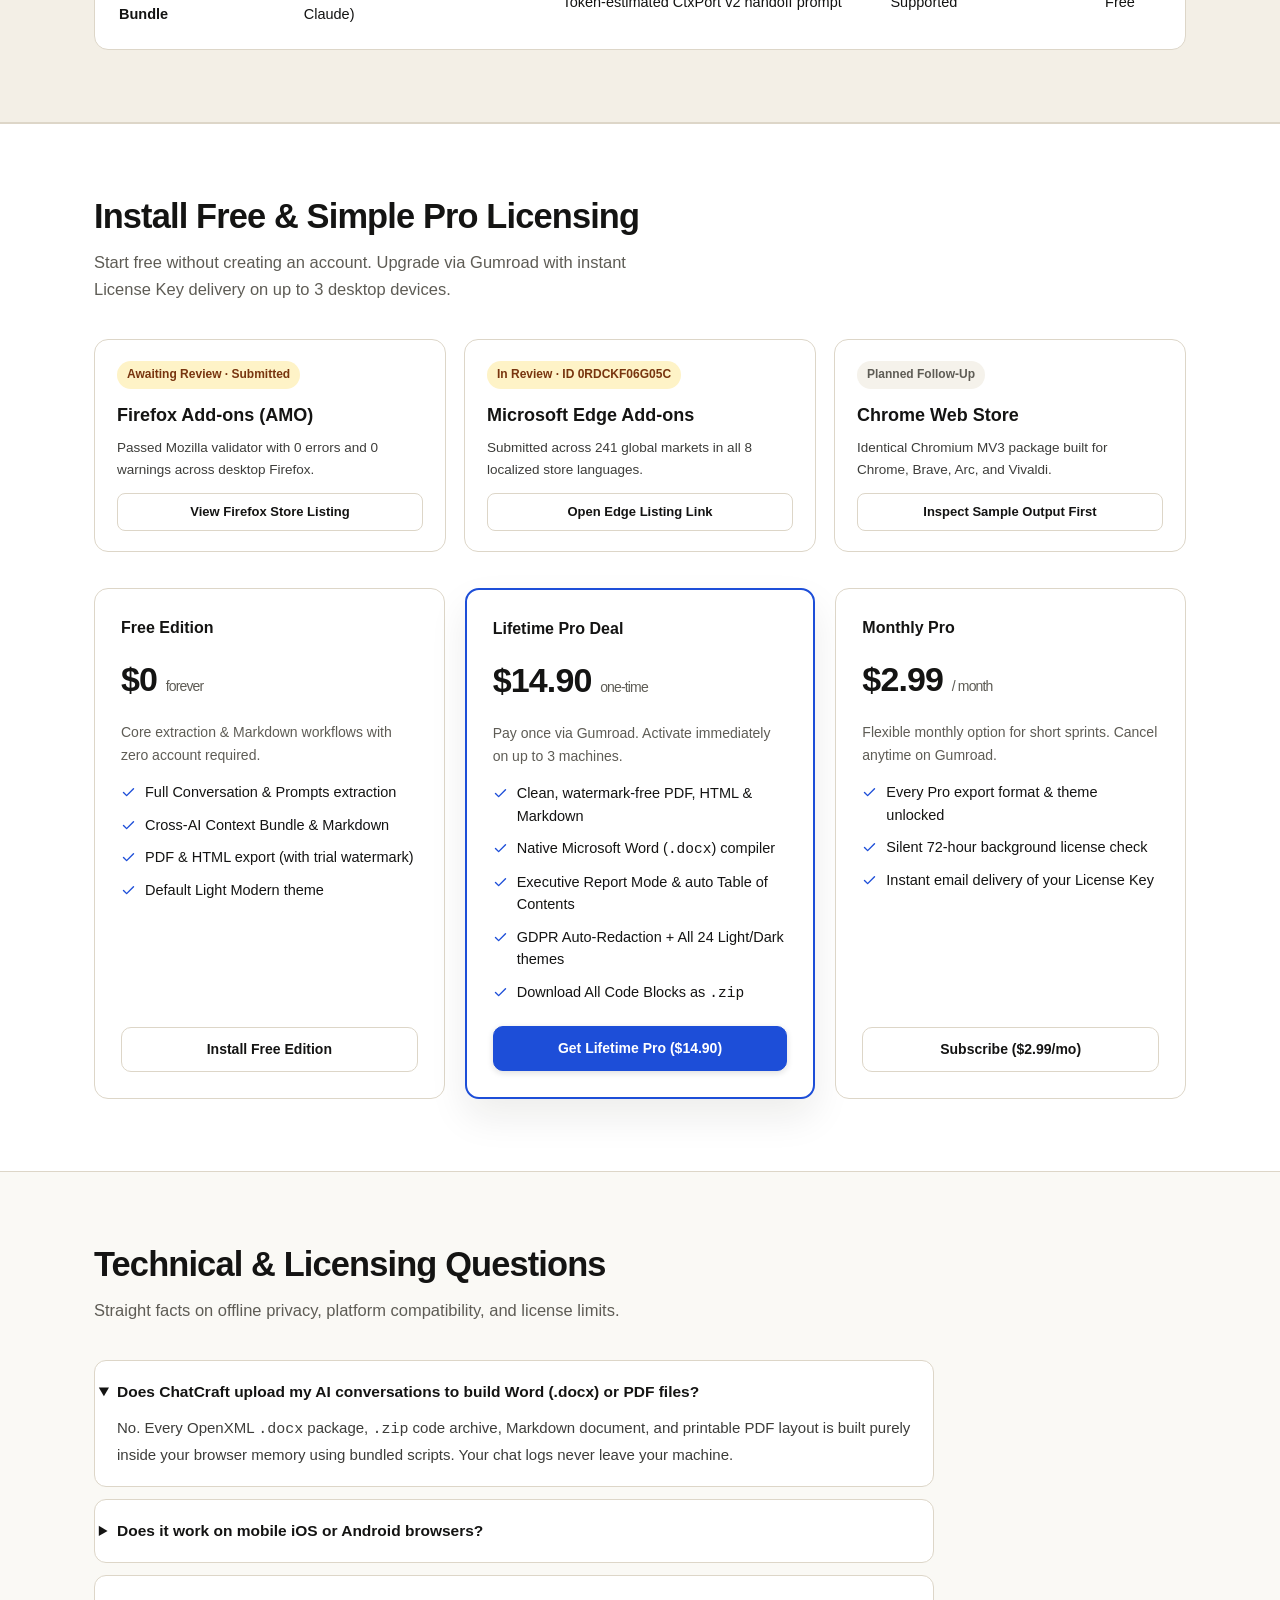
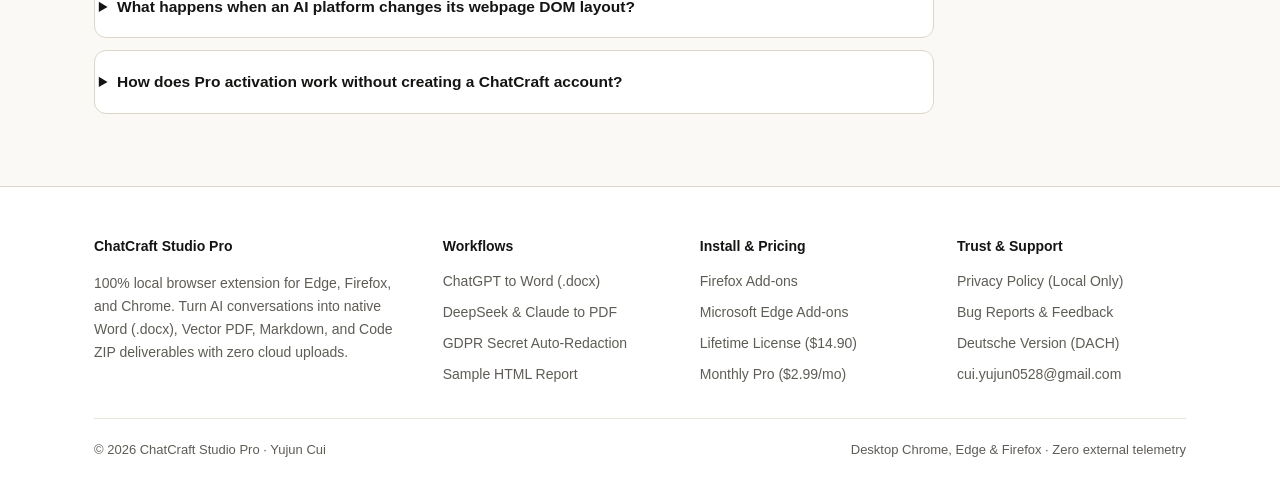
==== commit 64861108: "Update index.html" ====
--- a/index.html
+++ b/index.html
@@ -1,8 +1,10 @@
 <!DOCTYPE html>
-<html lang="en">
+<html lang="en" data-type="software">
 <head>
   <meta charset="UTF-8">
   <meta name="viewport" content="width=device-width, initial-scale=1.0">
+  <meta name="page-type" content="software">
+  <meta name="site-kind" content="software">
   <title>ChatCraft Studio Pro — Export AI Chats to Word (.docx), PDF &amp; Markdown Locally</title>
   <meta name="description" content="Turn ChatGPT, Claude, Gemini &amp; DeepSeek conversations into client-ready Microsoft Word (.docx), vector PDF, Markdown, and redacted reports 100% locally in your browser.">
   <link rel="canonical" href="https://maxchoi528.github.io/chatcraft-studio/">
@@ -87,10 +89,10 @@
     },
     {
       "@type": "Question",
-      "name": "What happens if an AI website updates its DOM structure?",
+      "name": "Does ChatCraft work on mobile browsers?",
       "acceptedAnswer": {
         "@type": "Answer",
-        "text": "ChatCraft uses a three-layer architecture: provider selectors, semantic heuristic extraction, and a built-in right-click Selection Importer and Markdown paste parser inside the Studio."
+        "text": "Currently ChatCraft Studio Pro is engineered exclusively for desktop browsers (Microsoft Edge, Mozilla Firefox, and Chromium browsers) and does not run inside mobile iOS/Android browsers."
       }
     },
     {
@@ -124,65 +126,65 @@
 </header>
 
 <main>
-  <section class="hero">
+  <section class="hero" data-enter>
     <div class="container hero-grid">
       <div>
-        <h1>Export AI conversations into client-ready Word, PDF &amp; Markdown locally.</h1>
-        <p class="hero-lead">Stop losing tables, math equations, and code structure when copy-pasting from ChatGPT, Claude, Gemini, or DeepSeek. Generate native Microsoft Word (<code>.docx</code>), vector PDF, and GDPR-redacted deliverables directly inside browser memory with zero cloud uploads.</p>
+        <h1>Export AI chats to client-ready Word, PDF &amp; Markdown locally.</h1>
+        <p class="hero-lead">Stop manually deleting prompt chatter and fixing broken Markdown pipe tables after every session. ChatCraft Studio compiles native Microsoft Word (<code>.docx</code>), vector PDF, and GDPR-redacted deliverables purely in desktop browser memory.</p>
         <div class="cta-group">
           <a class="btn btn-primary" href="#install">Install Browser Extension <svg width="15" height="15" viewBox="0 0 24 24" fill="none" stroke="currentColor" stroke-width="2" stroke-linecap="round" stroke-linejoin="round" aria-hidden="true"><line x1="5" y1="12" x2="19" y2="12"/><polyline points="12 5 19 12 12 19"/></svg></a>
-          <a class="btn" href="https://yujun57.gumroad.com/l/chatcraft-pro-lifetime" target="_blank" rel="noopener">Get Lifetime Pro — $14.90</a>
-          <a class="btn" href="./showcase/distributed-system-report.html">Inspect Live Sample</a>
+          <a class="btn" href="https://yujun57.gumroad.com/l/chatcraft-pro-lifetime" target="_blank" rel="noopener">Get Lifetime Pro &mdash; $14.90</a>
         </div>
         <div class="meta-line">
-          <span><svg width="16" height="16" viewBox="0 0 24 24" fill="none" stroke="#1d4ed8" stroke-width="2.2" stroke-linecap="round" stroke-linejoin="round" aria-hidden="true"><polyline points="20 6 9 17 4 12"/></svg> Zero external servers</span>
-          <span><svg width="16" height="16" viewBox="0 0 24 24" fill="none" stroke="#1d4ed8" stroke-width="2.2" stroke-linecap="round" stroke-linejoin="round" aria-hidden="true"><polyline points="20 6 9 17 4 12"/></svg> Native OpenXML .docx</span>
-          <span><svg width="16" height="16" viewBox="0 0 24 24" fill="none" stroke="#1d4ed8" stroke-width="2.2" stroke-linecap="round" stroke-linejoin="round" aria-hidden="true"><polyline points="20 6 9 17 4 12"/></svg> 8 UI languages</span>
-          <span><svg width="16" height="16" viewBox="0 0 24 24" fill="none" stroke="#1d4ed8" stroke-width="2.2" stroke-linecap="round" stroke-linejoin="round" aria-hidden="true"><polyline points="20 6 9 17 4 12"/></svg> Free edition included</span>
-        </div>
-      </div>
-
-      <div class="specimen-card" aria-label="Interactive comparison between raw copy-paste and ChatCraft export">
-        <div class="specimen-bar">
-          <div class="tab-group" role="tablist">
-            <button class="tab-btn" type="button" role="tab" aria-selected="true" data-specimen-mode="clean">ChatCraft Pro Output</button>
-            <button class="tab-btn" type="button" role="tab" aria-selected="false" data-specimen-mode="raw">Raw Copy-Paste</button>
-          </div>
-          <div class="theme-dots" id="specimen-themes">
-            <button class="theme-chip" type="button" aria-pressed="true" data-specimen-theme="light">Light Paper</button>
-            <button class="theme-chip" type="button" aria-pressed="false" data-specimen-theme="nord">Nord Dark</button>
-          </div>
-        </div>
-        <div class="specimen-body" id="specimen-output">
-          <div id="specimen-clean">
-            <strong>Distributed System Architecture &amp; Financial Model</strong><br>
-            <span style="font-size:12px;opacity:0.78;">Executive Report Mode (Prompts Hidden) · <span class="redact-pill">[REDACTED_API_KEY]</span> · <span class="redact-pill">[REDACTED_EMAIL]</span></span>
-            <table>
-              <thead>
-                <tr><th>Engine</th><th>Workload</th><th>p99 Latency</th><th>Monthly Cost</th></tr>
-              </thead>
-              <tbody>
-                <tr><td>PostgreSQL 17</td><td>ACID Ledger</td><td>4,150 ms</td><td>$420 / mo</td></tr>
-                <tr><td>ClickHouse 25</td><td>Telemetry OLAP</td><td>54 ms</td><td>$290 / mo</td></tr>
-                <tr><td>DuckDB 1.2</td><td>Local Parquet</td><td>98 ms</td><td>$0 (Local)</td></tr>
-              </tbody>
-            </table>
-            <div style="font-size:12px;opacity:0.85;">Ready for Microsoft Word (<code>.docx</code>), print-ready A4 PDF, or Obsidian Markdown.</div>
-          </div>
-          <div id="specimen-raw" hidden>User: Here is my key sk-proj-abc123def456 and devops@nordiccloud.de. Make a benchmark table.
-ChatGPT: Sure! Here is a comparison:
-| Engine | Workload | p99 | Cost |
+          <span><svg width="15" height="15" viewBox="0 0 24 24" fill="none" stroke="#1d4ed8" stroke-width="2.25" stroke-linecap="round" stroke-linejoin="round" aria-hidden="true"><polyline points="20 6 9 17 4 12"/></svg> Zero cloud uploads</span>
+          <span><svg width="15" height="15" viewBox="0 0 24 24" fill="none" stroke="#1d4ed8" stroke-width="2.25" stroke-linecap="round" stroke-linejoin="round" aria-hidden="true"><polyline points="20 6 9 17 4 12"/></svg> Native OpenXML .docx</span>
+          <span><svg width="15" height="15" viewBox="0 0 24 24" fill="none" stroke="#1d4ed8" stroke-width="2.25" stroke-linecap="round" stroke-linejoin="round" aria-hidden="true"><polyline points="20 6 9 17 4 12"/></svg> 8 UI languages</span>
+          <span><svg width="15" height="15" viewBox="0 0 24 24" fill="none" stroke="#1d4ed8" stroke-width="2.25" stroke-linecap="round" stroke-linejoin="round" aria-hidden="true"><polyline points="20 6 9 17 4 12"/></svg> 24 themes included</span>
+        </div>
+      </div>
+      <div class="specimen-card" aria-label="Interactive deliverable comparison preview">
+  <div class="specimen-bar">
+    <div class="tab-group" role="tablist">
+      <button class="tab-btn" type="button" role="tab" aria-selected="true" data-specimen-mode="clean">Clean Word</button>
+      <button class="tab-btn" type="button" role="tab" aria-selected="false" data-specimen-mode="nord">Nord Dark</button>
+      <button class="tab-btn" type="button" role="tab" aria-selected="false" data-specimen-mode="raw">Raw Copy</button>
+    </div>
+    <a href="./showcase/distributed-system-report.html" style="font-size:12.5px;font-weight:600;text-decoration:none;">Full Sample &rarr;</a>
+  </div>
+  <div class="specimen-body" id="specimen-output">
+    <div id="specimen-clean"><strong>Distributed System Architecture &amp; Financial Model</strong><br>
+      <span style="font-size:12px;opacity:0.8;">Executive Report Mode (Prompts Stripped) &middot; <span class="redact-pill">[REDACTED_API_KEY]</span> &middot; <span class="redact-pill">[REDACTED_EMAIL]</span></span>
+      <table>
+        <thead>
+          <tr><th>Engine</th><th>Workload</th><th>p99 Latency</th><th>Infra Cost</th></tr>
+        </thead>
+        <tbody>
+          <tr><td>PostgreSQL 17</td><td>ACID Ledger</td><td>4,150 ms</td><td>$420 / mo</td></tr>
+          <tr><td>ClickHouse 25</td><td>Telemetry OLAP</td><td>54 ms</td><td>$290 / mo</td></tr>
+          <tr><td>DuckDB 1.2</td><td>Local Parquet</td><td>98 ms</td><td>$0 (CPU)</td></tr>
+        </tbody>
+      </table>
+      <div style="font-size:12px;opacity:0.82;">Compiles directly into OpenXML <code>.docx</code> tables, vector PDF, or clean Obsidian Markdown.</div></div>
+    <div id="specimen-raw" hidden>User Prompt: Here is our staging key sk-proj-abc123def456 and devops@nordiccloud.de. Compare DBs.
+
+ChatGPT: Sure! Here is a breakdown for you:
+| Engine | Workload | p99 Latency | Cost |
 |---|---|---|---|
-| PostgreSQL 17 | ACID | 4,150 ms | $420 |
-^ Pasting Markdown pipes into Word breaks cell borders, exposes secrets, and leaves "Sure! Here is..." chat clutter everywhere.</div>
-        </div>
-      </div>
+| PostgreSQL 17 | ACID Ledger | 4,150 ms | $420 / mo |
+
+^ Pasting raw Markdown pipes into Word breaks cell borders, exposes secrets, and leaves &quot;Sure! Here is...&quot; chatter.</div>
+  </div>
+  <div class="specimen-foot">
+    <span>Built in browser memory &middot; Zero cloud upload</span>
+    <span>7 AI platforms supported</span>
+  </div>
+</div>
     </div>
   </section>
 
   <section class="platforms-bar" aria-label="Supported AI platforms">
     <div class="container platforms-flex">
-      <div class="platforms-label">Supported Platforms + Universal Selection Importer:</div>
+      <div class="platforms-label">Works natively across 7 AI workspaces + any webpage selection:</div>
       <div class="platform-tags">
         <span class="platform-pill">ChatGPT</span>
         <span class="platform-pill">Claude</span>
@@ -195,57 +197,106 @@
     </div>
   </section>
 
-  <section class="section">
+  <section class="section section-paper">
     <div class="container">
-      <h2>Built for real client deliverables, not screenshots of a chat window</h2>
-      <p class="section-lead">Preview, edit turns inline, hide your prompts, scrub confidential credentials, and pick from 24 curated light and dark editorial themes before hitting export.</p>
+      <h2>Deliverable engineering built around your actual workflow</h2>
+      <p class="section-lead">Edit conversation turns inline, strip out your prompts into an Executive Report with an automatic Table of Contents, and scrub sensitive credentials before saving.</p>
 
       <div class="split-feature">
         <div class="feature-copy">
-          <h3><svg width="18" height="18" viewBox="0 0 24 24" fill="none" stroke="currentColor" stroke-width="1.75" stroke-linecap="round" stroke-linejoin="round" aria-hidden="true"><path d="M14 2H6a2 2 0 0 0-2 2v16a2 2 0 0 0 2 2h12a2 2 0 0 0 2-2V8z"/><polyline points="14 2 14 8 20 8"/><path d="M8 13l1.5 5 2-4 2 4L15 13"/></svg> Native Microsoft Word (.docx) &amp; Vector PDF</h3>
-          <p>ChatCraft compiles OpenXML Word documents cleanly inside browser memory — tables keep crisp headers, code blocks stay legible, and multi-column benchmarks scale into portrait or landscape PDF layouts.</p>
+          <h3><svg width="18" height="18" viewBox="0 0 24 24" fill="none" stroke="currentColor" stroke-width="1.75" stroke-linecap="round" stroke-linejoin="round" aria-hidden="true"><path d="M14 2H6a2 2 0 0 0-2 2v16a2 2 0 0 0 2 2h12a2 2 0 0 0 2-2V8z"/><polyline points="14 2 14 8 20 8"/><path d="M8 13l1.5 5 2-4 2 4L15 13"/></svg> Native Microsoft Word (.docx) &amp; Landscape PDF</h3>
+          <p>ChatCraft packages OpenXML parts (<code>[Content_Types].xml</code>, styled <code>w:tbl</code> matrices, headings, and monospace code fences) with valid CRC32 archives right inside the browser.</p>
           <ul class="feature-list">
-            <li><svg width="16" height="16" viewBox="0 0 24 24" fill="none" stroke="#1d4ed8" stroke-width="2.2" stroke-linecap="round" stroke-linejoin="round" aria-hidden="true"><polyline points="20 6 9 17 4 12"/></svg> Automatic Table of Contents &amp; Executive Report Mode (hides all user prompts)</li>
-            <li><svg width="16" height="16" viewBox="0 0 24 24" fill="none" stroke="#1d4ed8" stroke-width="2.2" stroke-linecap="round" stroke-linejoin="round" aria-hidden="true"><polyline points="20 6 9 17 4 12"/></svg> Landscape PDF toggle for wide multi-column financial or benchmark tables</li>
-            <li><svg width="16" height="16" viewBox="0 0 24 24" fill="none" stroke="#1d4ed8" stroke-width="2.2" stroke-linecap="round" stroke-linejoin="round" aria-hidden="true"><polyline points="20 6 9 17 4 12"/></svg> One-click bundle downloads of every code fence into a clean <code>.zip</code> archive</li>
+            <li><svg width="15" height="15" viewBox="0 0 24 24" fill="none" stroke="#1d4ed8" stroke-width="2.25" stroke-linecap="round" stroke-linejoin="round" aria-hidden="true"><polyline points="20 6 9 17 4 12"/></svg> Executive Report Mode strips every user prompt so only polished AI sections merge</li>
+            <li><svg width="15" height="15" viewBox="0 0 24 24" fill="none" stroke="#1d4ed8" stroke-width="2.25" stroke-linecap="round" stroke-linejoin="round" aria-hidden="true"><polyline points="20 6 9 17 4 12"/></svg> Landscape A4 PDF toggle keeps wide 5-column financial benchmarks legible</li>
+            <li><svg width="15" height="15" viewBox="0 0 24 24" fill="none" stroke="#1d4ed8" stroke-width="2.25" stroke-linecap="round" stroke-linejoin="round" aria-hidden="true"><polyline points="20 6 9 17 4 12"/></svg> Bundle every generated code block from a thread into one structured <code>.zip</code></li>
           </ul>
         </div>
         <div class="screenshot-frame">
-          <img src="./assets/studio-free-1280x800.png" width="1280" height="800" alt="ChatCraft Studio visual layout editor showing theme grid, message selection, and live benchmark table preview" loading="lazy">
-          <div class="screenshot-caption">Visual Deliverable Studio — inline turn editing, content filters, and 24-theme preview inside the browser.</div>
+          <img src="./assets/studio-free-1280x800.png" width="1280" height="800" alt="ChatCraft Studio visual layout editor showing theme selector, inline turn editor, and formatted table preview" loading="lazy">
         </div>
       </div>
 
       <div class="split-feature reverse">
         <div class="screenshot-frame">
-          <img src="./assets/studio-pro-1280x800.png" width="1280" height="800" alt="ChatCraft Pro Executive Report Mode hiding user prompts and redacting sensitive NordicCloud GmbH credentials" loading="lazy">
-          <div class="screenshot-caption">Executive Report Mode + GDPR Auto-Redaction scrubbing client entities before delivery.</div>
+          <img src="./assets/studio-pro-1280x800.png" width="1280" height="800" alt="ChatCraft Pro Executive Report Mode hiding user prompts and automatically redacting sensitive client entities" loading="lazy">
         </div>
         <div class="feature-copy">
-          <h3><svg width="18" height="18" viewBox="0 0 24 24" fill="none" stroke="currentColor" stroke-width="1.75" stroke-linecap="round" stroke-linejoin="round" aria-hidden="true"><path d="M12 22s8-4 8-10V5l-8-3-8 3v7c0 6 8 10 8 10z"/><path d="m9 12 2 2 4-4"/></svg> GDPR Privacy Redaction &amp; Zero-Server Security</h3>
-          <p>Consultants, engineers, and lawyers routinely paste client names, staging IPs, and API tokens into LLMs. ChatCraft strips secrets locally on export with zero network traffic.</p>
+          <h3><svg width="18" height="18" viewBox="0 0 24 24" fill="none" stroke="currentColor" stroke-width="1.75" stroke-linecap="round" stroke-linejoin="round" aria-hidden="true"><path d="M12 22s8-4 8-10V5l-8-3-8 3v7c0 6 8 10 8 10z"/><path d="m9 12 2 2 4-4"/></svg> GDPR Secret Auto-Redaction &amp; Zero Servers</h3>
+          <p>Consultants and engineers routinely share client architecture plans or SQL schemas generated alongside real tokens and internal emails. Redaction executes locally before export.</p>
           <ul class="feature-list">
-            <li><svg width="16" height="16" viewBox="0 0 24 24" fill="none" stroke="#1d4ed8" stroke-width="2.2" stroke-linecap="round" stroke-linejoin="round" aria-hidden="true"><polyline points="20 6 9 17 4 12"/></svg> Auto-masks OpenAI/GitHub/JWT keys, emails, phone numbers, IPs, and cards</li>
-            <li><svg width="16" height="16" viewBox="0 0 24 24" fill="none" stroke="#1d4ed8" stroke-width="2.2" stroke-linecap="round" stroke-linejoin="round" aria-hidden="true"><polyline points="20 6 9 17 4 12"/></svg> Custom redaction keyword list (e.g., <code>NordicCloud GmbH, Project Atlas</code>)</li>
-            <li><svg width="16" height="16" viewBox="0 0 24 24" fill="none" stroke="#1d4ed8" stroke-width="2.2" stroke-linecap="round" stroke-linejoin="round" aria-hidden="true"><polyline points="20 6 9 17 4 12"/></svg> Cross-AI Context Bundle (CtxPort v2) transfers long threads from ChatGPT into Claude</li>
+            <li><svg width="15" height="15" viewBox="0 0 24 24" fill="none" stroke="#1d4ed8" stroke-width="2.25" stroke-linecap="round" stroke-linejoin="round" aria-hidden="true"><polyline points="20 6 9 17 4 12"/></svg> Auto-masks OpenAI/GitHub/JWT keys, emails, EU/US/CN phones, IPs, and cards</li>
+            <li><svg width="15" height="15" viewBox="0 0 24 24" fill="none" stroke="#1d4ed8" stroke-width="2.25" stroke-linecap="round" stroke-linejoin="round" aria-hidden="true"><polyline points="20 6 9 17 4 12"/></svg> Custom redaction keyword list (such as <code>NordicCloud GmbH, Project Atlas</code>)</li>
+            <li><svg width="15" height="15" viewBox="0 0 24 24" fill="none" stroke="#1d4ed8" stroke-width="2.25" stroke-linecap="round" stroke-linejoin="round" aria-hidden="true"><polyline points="20 6 9 17 4 12"/></svg> Cross-AI Context Bundle (CtxPort v2) continues long threads cleanly in another AI</li>
           </ul>
         </div>
       </div>
     </div>
   </section>
 
-  <section class="section section-alt">
+  <section class="section section-dark">
+    <div class="container theme-studio-grid">
+      <div>
+        <h2>Test 24 Light &amp; Dark Themes Live</h2>
+        <p class="section-lead">Every exported HTML and PDF deliverable ships self-contained styling inspired by editorial paper systems and developer color palettes. Click a theme swatch to preview live contrast and code styling.</p>
+        <div class="theme-selector-grid" role="group" aria-label="Interactive document theme sampler">
+          <button class="theme-chip" type="button" data-theme-pick="nord" aria-pressed="true">
+            <span>Nord</span>
+            <span class="swatch-row"><span class="swatch-dot" style="background:#2e3440"></span><span class="swatch-dot" style="background:#88c0d0"></span><span class="swatch-dot" style="background:#eceff4"></span></span>
+          </button>
+          <button class="theme-chip" type="button" data-theme-pick="modern" aria-pressed="false">
+            <span>Default (Modern)</span>
+            <span class="swatch-row"><span class="swatch-dot" style="background:#ffffff"></span><span class="swatch-dot" style="background:#1d4ed8"></span><span class="swatch-dot" style="background:#0f172a"></span></span>
+          </button>
+          <button class="theme-chip" type="button" data-theme-pick="flexoki" aria-pressed="false">
+            <span>Flexoki Paper</span>
+            <span class="swatch-row"><span class="swatch-dot" style="background:#fffcf0"></span><span class="swatch-dot" style="background:#205ea6"></span><span class="swatch-dot" style="background:#100f0f"></span></span>
+          </button>
+          <button class="theme-chip" type="button" data-theme-pick="catppuccin" aria-pressed="false">
+            <span>Catppuccin</span>
+            <span class="swatch-row"><span class="swatch-dot" style="background:#1e1e2e"></span><span class="swatch-dot" style="background:#89b4fa"></span><span class="swatch-dot" style="background:#cdd6f4"></span></span>
+          </button>
+          <button class="theme-chip" type="button" data-theme-pick="gruvbox" aria-pressed="false">
+            <span>Gruvbox</span>
+            <span class="swatch-row"><span class="swatch-dot" style="background:#282828"></span><span class="swatch-dot" style="background:#fabd2f"></span><span class="swatch-dot" style="background:#ebdbb2"></span></span>
+          </button>
+          <button class="theme-chip" type="button" data-theme-pick="everforest" aria-pressed="false">
+            <span>Everforest</span>
+            <span class="swatch-row"><span class="swatch-dot" style="background:#2d353b"></span><span class="swatch-dot" style="background:#a7c080"></span><span class="swatch-dot" style="background:#d3c6aa"></span></span>
+          </button>
+        </div>
+        <div style="margin-top:22px;">
+          <a class="btn" href="./showcase/distributed-system-report.html">Inspect Full Generated HTML Report &rarr;</a>
+        </div>
+      </div>
+
+      <div class="sample-doc" id="live-theme-doc">
+        <div class="sample-doc-head">
+          <strong id="live-theme-title">Nord</strong>
+          <span id="live-theme-badge" style="font-size:12px;font-weight:700;">Pro Theme</span>
+        </div>
+        <div style="font-size:15px;font-weight:700;margin-bottom:8px;">2. Zero-Allocation Telemetry Batch Worker</div>
+        <p style="margin:0;font-size:13.5px;opacity:0.9;">Sensitive values (<code>sk-...</code> and client names) are sanitized before syntax highlighting and ZIP bundling.</p>
+        <pre id="live-theme-code"><code>async def process_telemetry(batch: TelemetryBatch) -> dict:
+    # Tenant [REDACTED] processed cleanly offline
+    await asyncio.sleep(0.005)
+    return {"tenant": batch.tenant, "count": len(batch.events)}</code></pre>
+      </div>
+    </div>
+  </section>
+
+  <section class="section section-archival">
     <div class="container">
-      <h2>Export Formats &amp; Extraction Modes Compared</h2>
-      <p class="section-lead">Four specialized extraction engines combined with four client-ready output formats.</p>
+      <h2>Export Formats &amp; Extraction Engines</h2>
+      <p class="section-lead">Four specialized extraction modes combined with four clean document output pipelines.</p>
       <div class="table-wrap">
         <table class="matrix-table">
           <thead>
             <tr>
               <th>Deliverable Output</th>
               <th>Primary Audience</th>
-              <th>Tables &amp; Code Styling</th>
-              <th>Redaction &amp; Report Mode</th>
+              <th>Structure &amp; Formatting</th>
+              <th>Privacy &amp; Report Mode</th>
               <th>Tier</th>
             </tr>
           </thead>
@@ -253,42 +304,42 @@
             <tr>
               <td><strong>Microsoft Word (.docx)</strong></td>
               <td>Consultants, Managers, Academic Reports</td>
-              <td>Native OpenXML headings, styled tables, monospace code</td>
-              <td>Supported (clean output)</td>
+              <td>OpenXML headings, bordered <code>w:tbl</code> tables, code blocks</td>
+              <td>Clean export (no watermarks)</td>
               <td>Pro</td>
             </tr>
             <tr>
               <td><strong>Vector Print PDF</strong></td>
-              <td>Client handoffs, Archiving, Legal/Compliance</td>
-              <td>A4 Portrait or Landscape, custom CSS theme, TOC</td>
+              <td>Client handoffs, Compliance archiving</td>
+              <td>A4 Portrait or Landscape, TOC, selectable text</td>
               <td>Supported (watermarked in Free)</td>
               <td>Free / Pro</td>
             </tr>
             <tr>
               <td><strong>Obsidian Markdown (.md)</strong></td>
-              <td>Developers, PKM &amp; Notion/Obsidian workflows</td>
+              <td>Developers, PKM &amp; Notion workflows</td>
               <td>YAML frontmatter, clean fenced code blocks, LaTeX</td>
               <td>Supported</td>
               <td>Free / Pro</td>
             </tr>
             <tr>
               <td><strong>Standalone Offline HTML</strong></td>
-              <td>Interactive web sharing &amp; stakeholder decks</td>
-              <td>24 Base46-inspired light/dark themes, zero CDN</td>
+              <td>Shareable stakeholder specs</td>
+              <td>24 light/dark themes, zero external CDNs</td>
               <td>Supported</td>
               <td>Free / Pro</td>
             </tr>
             <tr>
               <td><strong>All Code Blocks (.zip)</strong></td>
               <td>Software &amp; Data Engineers</td>
-              <td>Language-aware filenames packaged cleanly in memory</td>
-              <td>Clean code without watermarks</td>
+              <td>Auto-named source files bundled in browser RAM</td>
+              <td>Clean files without stamps</td>
               <td>Pro</td>
             </tr>
             <tr>
               <td><strong>Cross-AI Context Bundle</strong></td>
-              <td>Power users switching ChatGPT ↔ Claude ↔ DeepSeek</td>
-              <td>Token-counted CtxPort v2 handoff prompt</td>
+              <td>Multi-model users (ChatGPT &harr; Claude)</td>
+              <td>Token-estimated CtxPort v2 handoff prompt</td>
               <td>Supported</td>
               <td>Free</td>
             </tr>
@@ -298,29 +349,35 @@
     </div>
   </section>
 
-  <section class="section" id="install">
+  <section class="section section-paper" id="install">
     <div class="container">
-      <h2>Browser Store Availability &amp; Licensing</h2>
-      <p class="section-lead">Install free in one click. Upgrade only if you need native <code>.docx</code>, watermark-free exports, Executive Report Mode, or automated PII redaction.</p>
+      <h2>Install Free &amp; Simple Pro Licensing</h2>
+      <p class="section-lead">Start free without creating an account. Upgrade via Gumroad with instant License Key delivery on up to 3 desktop devices.</p>
 
       <div class="store-row">
         <div class="store-box">
-          <span class="status-badge status-review">Awaiting Review · Submitted</span>
-          <strong>Firefox Add-ons (AMO)</strong>
-          <span style="font-size:13.5px;color:var(--ink-muted);">Zero-warning MV3 package verified by Mozilla Add-ons validator. Supports desktop Firefox.</span>
+          <div>
+            <span class="status-badge status-review">Awaiting Review &middot; Submitted</span>
+            <h3 style="margin:12px 0 6px;font-size:18px;">Firefox Add-ons (AMO)</h3>
+            <p style="margin:0;font-size:13.5px;color:var(--ink-body);">Passed Mozilla validator with 0 errors and 0 warnings across desktop Firefox.</p>
+          </div>
           <a class="btn btn-sm" href="https://addons.mozilla.org/en-US/firefox/addon/chatcraft-pdf-word-markdown/" target="_blank" rel="noopener">View Firefox Store Listing</a>
         </div>
         <div class="store-box">
-          <span class="status-badge status-review">In Review · Store ID 0RDCKF06G05C</span>
-          <strong>Microsoft Edge Add-ons</strong>
-          <span style="font-size:13.5px;color:var(--ink-muted);">Submitted across all 241 markets with 8 localized store descriptions. Review takes up to 7 business days.</span>
-          <a class="btn btn-sm" href="https://microsoftedge.microsoft.com/addons/detail/cekifgchmlalomiilpingheppnoapncf" target="_blank" rel="noopener">Edge Add-ons Direct Link</a>
+          <div>
+            <span class="status-badge status-review">In Review &middot; ID 0RDCKF06G05C</span>
+            <h3 style="margin:12px 0 6px;font-size:18px;">Microsoft Edge Add-ons</h3>
+            <p style="margin:0;font-size:13.5px;color:var(--ink-body);">Submitted across 241 global markets in all 8 localized store languages.</p>
+          </div>
+          <a class="btn btn-sm" href="https://microsoftedge.microsoft.com/addons/detail/cekifgchmlalomiilpingheppnoapncf" target="_blank" rel="noopener">Open Edge Listing Link</a>
         </div>
         <div class="store-box">
-          <span class="status-badge status-soon">Planned Release</span>
-          <strong>Chrome Web Store</strong>
-          <span style="font-size:13.5px;color:var(--ink-muted);">Identical Chromium MV3 package tested for Chrome, Brave, Arc, and Vivaldi browsers.</span>
-          <a class="btn btn-sm" href="./showcase/distributed-system-report.html">Preview Sample Output First</a>
+          <div>
+            <span class="status-badge status-soon">Planned Follow-Up</span>
+            <h3 style="margin:12px 0 6px;font-size:18px;">Chrome Web Store</h3>
+            <p style="margin:0;font-size:13.5px;color:var(--ink-body);">Identical Chromium MV3 package built for Chrome, Brave, Arc, and Vivaldi.</p>
+          </div>
+          <a class="btn btn-sm" href="./showcase/distributed-system-report.html">Inspect Sample Output First</a>
         </div>
       </div>
 
@@ -329,66 +386,70 @@
           <div>
             <strong>Free Edition</strong>
             <div class="tier-price">$0 <span>forever</span></div>
-            <p style="font-size:14px;color:var(--ink-muted);">No account required. Core workflows work immediately offline.</p>
+            <p style="font-size:14px;color:var(--ink-muted);">Core extraction &amp; Markdown workflows with zero account required.</p>
             <ul class="feature-list">
-              <li><svg width="16" height="16" viewBox="0 0 24 24" fill="none" stroke="#1d4ed8" stroke-width="2.2" stroke-linecap="round" stroke-linejoin="round" aria-hidden="true"><polyline points="20 6 9 17 4 12"/></svg> Full Conversation &amp; Prompts extraction</li>
-              <li><svg width="16" height="16" viewBox="0 0 24 24" fill="none" stroke="#1d4ed8" stroke-width="2.2" stroke-linecap="round" stroke-linejoin="round" aria-hidden="true"><polyline points="20 6 9 17 4 12"/></svg> Cross-AI Context Bundle &amp; Markdown</li>
-              <li><svg width="16" height="16" viewBox="0 0 24 24" fill="none" stroke="#1d4ed8" stroke-width="2.2" stroke-linecap="round" stroke-linejoin="round" aria-hidden="true"><polyline points="20 6 9 17 4 12"/></svg> PDF &amp; HTML export (with trial watermark)</li>
-              <li><svg width="16" height="16" viewBox="0 0 24 24" fill="none" stroke="#1d4ed8" stroke-width="2.2" stroke-linecap="round" stroke-linejoin="round" aria-hidden="true"><polyline points="20 6 9 17 4 12"/></svg> Default Light Modern theme</li>
+              <li><svg width="15" height="15" viewBox="0 0 24 24" fill="none" stroke="#1d4ed8" stroke-width="2.25" stroke-linecap="round" stroke-linejoin="round" aria-hidden="true"><polyline points="20 6 9 17 4 12"/></svg> Full Conversation &amp; Prompts extraction</li>
+              <li><svg width="15" height="15" viewBox="0 0 24 24" fill="none" stroke="#1d4ed8" stroke-width="2.25" stroke-linecap="round" stroke-linejoin="round" aria-hidden="true"><polyline points="20 6 9 17 4 12"/></svg> Cross-AI Context Bundle &amp; Markdown</li>
+              <li><svg width="15" height="15" viewBox="0 0 24 24" fill="none" stroke="#1d4ed8" stroke-width="2.25" stroke-linecap="round" stroke-linejoin="round" aria-hidden="true"><polyline points="20 6 9 17 4 12"/></svg> PDF &amp; HTML export (with trial watermark)</li>
+              <li><svg width="15" height="15" viewBox="0 0 24 24" fill="none" stroke="#1d4ed8" stroke-width="2.25" stroke-linecap="round" stroke-linejoin="round" aria-hidden="true"><polyline points="20 6 9 17 4 12"/></svg> Default Light Modern theme</li>
             </ul>
           </div>
-          <a class="btn" style="margin-top:20px;" href="https://addons.mozilla.org/en-US/firefox/addon/chatcraft-pdf-word-markdown/" target="_blank" rel="noopener">Install Free Edition</a>
+          <a class="btn" style="margin-top:22px;" href="https://addons.mozilla.org/en-US/firefox/addon/chatcraft-pdf-word-markdown/" target="_blank" rel="noopener">Install Free Edition</a>
         </div>
 
         <div class="tier-panel featured">
           <div>
             <strong>Lifetime Pro Deal</strong>
             <div class="tier-price">$14.90 <span>one-time</span></div>
-            <p style="font-size:14px;color:var(--ink-muted);">Pay once via Gumroad. Activate instantly across up to 3 devices.</p>
+            <p style="font-size:14px;color:var(--ink-muted);">Pay once via Gumroad. Activate immediately on up to 3 machines.</p>
             <ul class="feature-list">
-              <li><svg width="16" height="16" viewBox="0 0 24 24" fill="none" stroke="#1d4ed8" stroke-width="2.2" stroke-linecap="round" stroke-linejoin="round" aria-hidden="true"><polyline points="20 6 9 17 4 12"/></svg> Clean, watermark-free PDF, HTML &amp; Markdown</li>
-              <li><svg width="16" height="16" viewBox="0 0 24 24" fill="none" stroke="#1d4ed8" stroke-width="2.2" stroke-linecap="round" stroke-linejoin="round" aria-hidden="true"><polyline points="20 6 9 17 4 12"/></svg> Native Microsoft Word (<code>.docx</code>) compiler</li>
-              <li><svg width="16" height="16" viewBox="0 0 24 24" fill="none" stroke="#1d4ed8" stroke-width="2.2" stroke-linecap="round" stroke-linejoin="round" aria-hidden="true"><polyline points="20 6 9 17 4 12"/></svg> Executive Report Mode &amp; auto Table of Contents</li>
-              <li><svg width="16" height="16" viewBox="0 0 24 24" fill="none" stroke="#1d4ed8" stroke-width="2.2" stroke-linecap="round" stroke-linejoin="round" aria-hidden="true"><polyline points="20 6 9 17 4 12"/></svg> GDPR Auto-Redaction + All 24 Light/Dark themes</li>
-              <li><svg width="16" height="16" viewBox="0 0 24 24" fill="none" stroke="#1d4ed8" stroke-width="2.2" stroke-linecap="round" stroke-linejoin="round" aria-hidden="true"><polyline points="20 6 9 17 4 12"/></svg> Download All Code Blocks as <code>.zip</code></li>
+              <li><svg width="15" height="15" viewBox="0 0 24 24" fill="none" stroke="#1d4ed8" stroke-width="2.25" stroke-linecap="round" stroke-linejoin="round" aria-hidden="true"><polyline points="20 6 9 17 4 12"/></svg> Clean, watermark-free PDF, HTML &amp; Markdown</li>
+              <li><svg width="15" height="15" viewBox="0 0 24 24" fill="none" stroke="#1d4ed8" stroke-width="2.25" stroke-linecap="round" stroke-linejoin="round" aria-hidden="true"><polyline points="20 6 9 17 4 12"/></svg> Native Microsoft Word (<code>.docx</code>) compiler</li>
+              <li><svg width="15" height="15" viewBox="0 0 24 24" fill="none" stroke="#1d4ed8" stroke-width="2.25" stroke-linecap="round" stroke-linejoin="round" aria-hidden="true"><polyline points="20 6 9 17 4 12"/></svg> Executive Report Mode &amp; auto Table of Contents</li>
+              <li><svg width="15" height="15" viewBox="0 0 24 24" fill="none" stroke="#1d4ed8" stroke-width="2.25" stroke-linecap="round" stroke-linejoin="round" aria-hidden="true"><polyline points="20 6 9 17 4 12"/></svg> GDPR Auto-Redaction + All 24 Light/Dark themes</li>
+              <li><svg width="15" height="15" viewBox="0 0 24 24" fill="none" stroke="#1d4ed8" stroke-width="2.25" stroke-linecap="round" stroke-linejoin="round" aria-hidden="true"><polyline points="20 6 9 17 4 12"/></svg> Download All Code Blocks as <code>.zip</code></li>
             </ul>
           </div>
-          <a class="btn btn-primary" style="margin-top:20px;" href="https://yujun57.gumroad.com/l/chatcraft-pro-lifetime" target="_blank" rel="noopener">Get Lifetime Pro ($14.90)</a>
+          <a class="btn btn-primary" style="margin-top:22px;" href="https://yujun57.gumroad.com/l/chatcraft-pro-lifetime" target="_blank" rel="noopener">Get Lifetime Pro ($14.90)</a>
         </div>
 
         <div class="tier-panel">
           <div>
             <strong>Monthly Pro</strong>
             <div class="tier-price">$2.99 <span>/ month</span></div>
-            <p style="font-size:14px;color:var(--ink-muted);">Full Pro access for short client sprints. Cancel anytime on Gumroad.</p>
+            <p style="font-size:14px;color:var(--ink-muted);">Flexible monthly option for short sprints. Cancel anytime on Gumroad.</p>
             <ul class="feature-list">
-              <li><svg width="16" height="16" viewBox="0 0 24 24" fill="none" stroke="#1d4ed8" stroke-width="2.2" stroke-linecap="round" stroke-linejoin="round" aria-hidden="true"><polyline points="20 6 9 17 4 12"/></svg> Every Pro export format &amp; theme unlocked</li>
-              <li><svg width="16" height="16" viewBox="0 0 24 24" fill="none" stroke="#1d4ed8" stroke-width="2.2" stroke-linecap="round" stroke-linejoin="round" aria-hidden="true"><polyline points="20 6 9 17 4 12"/></svg> Automatic 72-hour background license check</li>
-              <li><svg width="16" height="16" viewBox="0 0 24 24" fill="none" stroke="#1d4ed8" stroke-width="2.2" stroke-linecap="round" stroke-linejoin="round" aria-hidden="true"><polyline points="20 6 9 17 4 12"/></svg> Instant email delivery of your License Key</li>
+              <li><svg width="15" height="15" viewBox="0 0 24 24" fill="none" stroke="#1d4ed8" stroke-width="2.25" stroke-linecap="round" stroke-linejoin="round" aria-hidden="true"><polyline points="20 6 9 17 4 12"/></svg> Every Pro export format &amp; theme unlocked</li>
+              <li><svg width="15" height="15" viewBox="0 0 24 24" fill="none" stroke="#1d4ed8" stroke-width="2.25" stroke-linecap="round" stroke-linejoin="round" aria-hidden="true"><polyline points="20 6 9 17 4 12"/></svg> Silent 72-hour background license check</li>
+              <li><svg width="15" height="15" viewBox="0 0 24 24" fill="none" stroke="#1d4ed8" stroke-width="2.25" stroke-linecap="round" stroke-linejoin="round" aria-hidden="true"><polyline points="20 6 9 17 4 12"/></svg> Instant email delivery of your License Key</li>
             </ul>
           </div>
-          <a class="btn" style="margin-top:20px;" href="https://yujun57.gumroad.com/l/chatcraft-pro-monthly" target="_blank" rel="noopener">Subscribe ($2.99/mo)</a>
-        </div>
-      </div>
-    </div>
-  </section>
-
-  <section class="section section-alt">
+          <a class="btn" style="margin-top:22px;" href="https://yujun57.gumroad.com/l/chatcraft-pro-monthly" target="_blank" rel="noopener">Subscribe ($2.99/mo)</a>
+        </div>
+      </div>
+    </div>
+  </section>
+
+  <section class="section">
     <div class="container">
-      <h2>Frequently Asked Questions</h2>
-      <p class="section-lead">Straight answers on security, licensing, and format fidelity.</p>
+      <h2>Technical &amp; Licensing Questions</h2>
+      <p class="section-lead">Straight facts on offline privacy, platform compatibility, and license limits.</p>
       <div class="faq-list">
         <details open>
-          <summary>Does ChatCraft upload my AI conversations to a server to build Word (.docx) or PDF files?</summary>
-          <p>No. Every OpenXML <code>.docx</code> file, <code>.zip</code> code archive, Markdown document, and printable PDF layout is built purely inside your browser memory using bundled scripts. Your chat logs never leave your machine.</p>
+          <summary>Does ChatCraft upload my AI conversations to build Word (.docx) or PDF files?</summary>
+          <p>No. Every OpenXML <code>.docx</code> package, <code>.zip</code> code archive, Markdown document, and printable PDF layout is built purely inside your browser memory using bundled scripts. Your chat logs never leave your machine.</p>
         </details>
         <details>
-          <summary>Which AI platforms work out of the box?</summary>
-          <p>ChatGPT (<code>chatgpt.com</code> / <code>chat.openai.com</code>), Claude (<code>claude.ai</code>), Google Gemini (<code>gemini.google.com</code>), DeepSeek (<code>chat.deepseek.com</code>), Grok (<code>grok.com</code>), Perplexity, and Microsoft Copilot — plus a right-click Selection Importer and Markdown paste parser for any other page.</p>
+          <summary>Does it work on mobile iOS or Android browsers?</summary>
+          <p>No. ChatCraft Studio Pro is engineered specifically for desktop browsers (Microsoft Edge, Firefox, and Chromium desktop) where full-screen document layout and local file saving work reliably.</p>
         </details>
         <details>
-          <summary>How does Pro license activation work without a ChatCraft user account?</summary>
-          <p>Gumroad generates a unique license key immediately after checkout. Paste that key inside the extension Studio and it verifies directly against Gumroad’s official <code>api.gumroad.com/v2/licenses/verify</code> API.</p>
+          <summary>What happens when an AI platform changes its webpage DOM layout?</summary>
+          <p>ChatCraft applies a three-layer fallback architecture: provider selectors, semantic turn heuristics, and a built-in right-click Selection Importer plus Markdown parser inside the Studio.</p>
+        </details>
+        <details>
+          <summary>How does Pro activation work without creating a ChatCraft account?</summary>
+          <p>Gumroad generates your unique License Key automatically upon checkout. Paste it into the extension Studio and it verifies directly against Gumroad’s official <code>api.gumroad.com/v2/licenses/verify</code> API.</p>
         </details>
       </div>
     </div>
@@ -400,7 +461,7 @@
     <div class="footer-grid">
       <div>
         <h3>ChatCraft Studio Pro</h3>
-        <p>100% local browser extension for Edge, Firefox, and Chrome. Turn AI conversations into publication-grade Word (.docx), PDF, Markdown, and Code ZIP deliverables without cloud uploads.</p>
+        <p>100% local browser extension for Edge, Firefox, and Chrome. Turn AI conversations into native Word (.docx), Vector PDF, Markdown, and Code ZIP deliverables with zero cloud uploads.</p>
       </div>
       <div>
         <h3>Workflows</h3>
@@ -431,8 +492,8 @@
       </div>
     </div>
     <div class="footer-bottom">
-      <span>&copy; 2026 ChatCraft Studio Pro · Yujun Cui</span>
-      <span>Zero external telemetry · Works offline inside your browser</span>
+      <span>&copy; 2026 ChatCraft Studio Pro &middot; Yujun Cui</span>
+      <span>Desktop Chrome, Edge &amp; Firefox &middot; Zero external telemetry</span>
     </div>
   </div>
 </footer>
--- a/assets/style.css
+++ b/assets/style.css
@@ -1,19 +1,34 @@
 :root {
-  --bg: #f8fafc;
+  /* Warm archival paper surface + cobalt editorial brand tokens */
+  --bg: #faf9f5;
+  --bg-alt: #f3efe6;
   --surface: #ffffff;
-  --surface-muted: #f1f5f9;
-  --ink: #0f172a;
-  --ink-muted: #475569;
-  --border: #cbd5e1;
-  --border-subtle: #e2e8f0;
+  --surface-muted: #f5f2eb;
+  --surface-dark: #141413;
+  --surface-dark-elevated: #1e1e1c;
+  --ink: #141413;
+  --ink-body: #3d3d3a;
+  --ink-muted: #5e5c55;
+  --on-dark: #faf9f5;
+  --on-dark-muted: #c2beb5;
+  --border: #ddd6c8;
+  --border-subtle: #e9e4da;
+  --border-dark: #33322e;
   --accent: #1d4ed8;
   --accent-hover: #1e40af;
-  --accent-tint: #eff6ff;
+  --accent-tint: #eef3ff;
   --amber-bg: #fef3c7;
-  --amber-ink: #92400e;
+  --amber-ink: #78350f;
+  --green-bg: #dcfce7;
+  --green-ink: #166534;
+
+  /* Typography & Emil Kowalski custom easings */
   --font: -apple-system, BlinkMacSystemFont, "Segoe UI", Inter, Roboto, sans-serif;
   --mono: ui-monospace, SFMono-Regular, Menlo, Monaco, Consolas, monospace;
-}
+  --ease-out: cubic-bezier(0.23, 1, 0.32, 1);
+  --ease-in-out: cubic-bezier(0.77, 0, 0.175, 1);
+}
+
 * { box-sizing: border-box; }
 html { scroll-behavior: smooth; }
 body {
@@ -25,21 +40,26 @@
   line-height: 1.65;
   -webkit-font-smoothing: antialiased;
 }
-::selection { background: #bfdbfe; color: #0f172a; }
+::selection { background: #dbeafe; color: #141413; }
 a { color: var(--accent); text-underline-offset: 3px; }
 a:focus-visible, button:focus-visible, summary:focus-visible {
   outline: 2px solid var(--accent);
   outline-offset: 2px;
 }
-.container { max-width: 1120px; margin: 0 auto; padding: 0 24px; }
-.narrow { max-width: 780px; margin: 0 auto; }
+
+/* Custom hairline scrollbars */
+::-webkit-scrollbar { width: 10px; height: 10px; }
+::-webkit-scrollbar-track { background: var(--bg-alt); }
+::-webkit-scrollbar-thumb { background: #c5beae; border-radius: 999px; border: 2px solid var(--bg-alt); }
+
+.container { max-width: 1140px; margin: 0 auto; padding: 0 24px; }
 
 /* Navigation */
 .site-header {
   position: sticky; top: 0; z-index: 50;
-  background: rgba(248, 250, 252, 0.94);
-  backdrop-filter: blur(8px);
-  border-bottom: 1px solid var(--border-subtle);
+  background: rgba(250, 249, 245, 0.92);
+  backdrop-filter: blur(10px);
+  border-bottom: 1px solid var(--border);
 }
 .nav-row {
   display: flex; align-items: center; justify-content: space-between;
@@ -47,77 +67,111 @@
 }
 .brand {
   display: inline-flex; align-items: center; gap: 10px;
-  text-decoration: none; color: var(--ink); font-weight: 700; font-size: 16px;
+  text-decoration: none; color: var(--ink); font-weight: 700; font-size: 15.5px;
   letter-spacing: -0.02em;
 }
-.nav-links { display: flex; align-items: center; gap: 20px; flex-wrap: wrap; font-size: 14px; }
-.nav-links a:not(.btn) { color: var(--ink-muted); text-decoration: none; font-weight: 500; }
+.nav-links { display: flex; align-items: center; gap: 22px; flex-wrap: wrap; font-size: 14px; }
+.nav-links a:not(.btn) {
+  color: var(--ink-muted); text-decoration: none; font-weight: 500;
+  transition: color 150ms ease;
+}
 .nav-links a:not(.btn):hover, .nav-links a:not(.btn)[aria-current="page"] { color: var(--ink); }
+
+/* Tactile buttons (Emil Kowalski press mechanics) */
 .btn {
   display: inline-flex; align-items: center; justify-content: center; gap: 8px;
   padding: 10px 18px; border-radius: 10px; font-size: 14px; font-weight: 600;
   text-decoration: none; cursor: pointer; border: 1px solid var(--border);
   background: var(--surface); color: var(--ink);
-  transition: background-color 0.16s ease, border-color 0.16s ease, transform 0.12s ease;
-}
-.btn:hover { background: var(--surface-muted); border-color: #94a3b8; color: var(--ink); }
-.btn:active { transform: translateY(1px); }
-.btn-primary, .nav-links a.btn-primary { background: var(--accent); border-color: var(--accent); color: #ffffff; }
-.btn-primary:hover, .nav-links a.btn-primary:hover { background: var(--accent-hover); border-color: var(--accent-hover); color: #ffffff; }
-.btn-sm { padding: 7px 13px; font-size: 13px; border-radius: 8px; }
+  transition: transform 150ms var(--ease-out), background-color 150ms ease, border-color 150ms ease, box-shadow 150ms ease;
+}
+.btn:hover { background: var(--surface-muted); border-color: #b7b0a0; color: var(--ink); transform: translateY(-1px); }
+.btn:active { transform: scale(0.97); }
+.btn-primary, .nav-links a.btn-primary {
+  background: var(--accent); border-color: var(--accent); color: #ffffff;
+  box-shadow: 0 2px 6px rgba(20, 20, 19, 0.14);
+}
+.btn-primary:hover, .nav-links a.btn-primary:hover {
+  background: var(--accent-hover); border-color: var(--accent-hover); color: #ffffff;
+  box-shadow: 0 4px 12px rgba(20, 20, 19, 0.18);
+}
+.btn-dark {
+  background: var(--surface-dark); border-color: var(--surface-dark); color: var(--on-dark);
+}
+.btn-dark:hover { background: #262623; border-color: #262623; color: var(--on-dark); }
+.btn-sm { padding: 7px 14px; font-size: 13px; border-radius: 8px; }
+
+/* Subtle initial reveal (content visible by default, subtle upward settle) */
+@keyframes settleIn {
+  from { opacity: 0.85; transform: translateY(8px); }
+  to { opacity: 1; transform: translateY(0); }
+}
+[data-enter] { animation: settleIn 420ms var(--ease-out) both; }
+@media (prefers-reduced-motion: reduce) {
+  [data-enter] { animation: none; }
+  .btn, .tab-btn, .theme-chip, .sample-doc { transition: none !important; }
+}
 
 /* Hero Specimen Split */
-.hero { padding: 56px 0 44px; border-bottom: 1px solid var(--border-subtle); }
+.hero { padding: 64px 0 56px; border-bottom: 1px solid var(--border); background: var(--bg); }
 .hero-grid {
   display: grid; grid-template-columns: minmax(0, 1.02fr) minmax(0, 0.98fr);
-  gap: 36px; align-items: center;
-}
+  gap: 44px; align-items: center;
+}
+.hero-grid > *, .split-feature > *, .theme-studio-grid > *, .prose-grid > * { min-width: 0; }
 .hero h1 {
-  margin: 0 0 18px; font-size: clamp(2rem, 3.8vw, 3rem);
-  font-weight: 800; line-height: 1.12; letter-spacing: -0.03em; color: var(--ink);
-  max-width: 18ch;
+  margin: 0 0 18px;
+  font-size: clamp(2.15rem, 3.9vw, 3.25rem);
+  font-weight: 800; line-height: 1.08; letter-spacing: -0.035em; color: var(--ink);
+  max-width: 17ch;
 }
 .hero-lead {
-  margin: 0 0 24px; font-size: 17px; color: var(--ink-muted); max-width: 58ch;
-}
-.cta-group { display: flex; flex-wrap: wrap; gap: 12px; margin-bottom: 18px; }
+  margin: 0 0 26px; font-size: 17px; color: var(--ink-body); max-width: 56ch; line-height: 1.62;
+}
+.cta-group { display: flex; flex-wrap: wrap; gap: 12px; margin-bottom: 20px; }
 .meta-line {
-  display: flex; flex-wrap: wrap; gap: 14px; font-size: 13px; color: var(--ink-muted);
+  display: flex; flex-wrap: wrap; gap: 16px; font-size: 13px; color: var(--ink-muted); font-weight: 500;
 }
 .meta-line span { display: inline-flex; align-items: center; gap: 6px; }
 
-/* Interactive Deliverable Specimen Panel */
+/* Interactive Deliverable Specimen Window */
 .specimen-card {
   background: var(--surface); border: 1px solid var(--border); border-radius: 14px;
-  overflow: hidden; box-shadow: 0 14px 32px rgba(15, 23, 42, 0.06);
+  overflow: hidden; box-shadow: 0 18px 42px rgba(20, 20, 19, 0.08);
 }
 .specimen-bar {
-  display: flex; align-items: center; justify-content: space-between; gap: 8px;
-  padding: 10px 14px; background: var(--surface-muted); border-bottom: 1px solid var(--border-subtle);
+  display: flex; align-items: center; justify-content: space-between; gap: 10px;
+  padding: 11px 16px; background: var(--bg-alt); border-bottom: 1px solid var(--border);
   flex-wrap: wrap;
 }
 .tab-group { display: inline-flex; gap: 6px; }
 .tab-btn {
   padding: 6px 12px; border-radius: 8px; border: 1px solid transparent;
   background: transparent; color: var(--ink-muted); font-size: 12.5px; font-weight: 600; cursor: pointer;
-}
+  transition: background-color 150ms ease, color 150ms ease, border-color 150ms ease, transform 120ms var(--ease-out);
+}
+.tab-btn:hover { color: var(--ink); }
+.tab-btn:active { transform: scale(0.97); }
 .tab-btn[aria-selected="true"] {
   background: var(--surface); border-color: var(--border); color: var(--ink);
-}
-.theme-dots { display: inline-flex; gap: 6px; align-items: center; }
-.theme-chip {
-  padding: 4px 10px; border-radius: 999px; border: 1px solid var(--border);
-  background: var(--surface); color: var(--ink-muted); font-size: 12px; font-weight: 600; cursor: pointer;
-}
-.theme-chip[aria-pressed="true"] { border-color: var(--accent); color: var(--accent); background: var(--accent-tint); }
-.specimen-body { padding: 18px 20px; min-height: 290px; font-size: 13.5px; transition: background-color 0.2s ease, color 0.2s ease; }
+  box-shadow: 0 1px 2px rgba(20, 20, 19, 0.06);
+}
+.specimen-body {
+  padding: 20px 22px; min-height: 300px; font-size: 13.5px; overflow-x: auto;
+  transition: background-color 180ms var(--ease-out), color 180ms var(--ease-out);
+}
 .specimen-body.dark-nord { background: #2e3440; color: #eceff4; }
 .specimen-body.dark-nord table th { background: #3b4252; color: #eceff4; border-color: #4c566a; }
 .specimen-body.dark-nord table td { border-color: #4c566a; }
-.specimen-body.raw-mess { font-family: var(--mono); font-size: 12px; color: #334155; background: #fff1f2; white-space: pre-wrap; }
-.specimen-body table { width: 100%; border-collapse: collapse; margin: 12px 0; font-size: 12.5px; font-variant-numeric: tabular-nums; }
-.specimen-body th { background: #0f172a; color: #ffffff; padding: 7px 10px; text-align: left; border: 1px solid #1e293b; }
-.specimen-body td { padding: 7px 10px; border: 1px solid var(--border-subtle); }
+.specimen-body.raw-mess { font-family: var(--mono); font-size: 12px; color: #334155; background: #fff1f2; white-space: pre-wrap; line-height: 1.55; }
+.specimen-body table { width: 100%; border-collapse: collapse; margin: 14px 0; font-size: 12.5px; font-variant-numeric: tabular-nums; }
+.specimen-body th { background: #141413; color: #faf9f5; padding: 8px 10px; text-align: left; border: 1px solid #2c2c29; }
+.specimen-body td { padding: 8px 10px; border: 1px solid var(--border-subtle); }
+.specimen-foot {
+  display: flex; align-items: center; justify-content: space-between; gap: 12px; flex-wrap: wrap;
+  padding: 10px 16px; background: var(--surface-muted); border-top: 1px solid var(--border);
+  font-size: 12.5px; color: var(--ink-muted);
+}
 .redact-pill {
   display: inline-block; padding: 1px 6px; border-radius: 4px; font-family: var(--mono);
   font-size: 11.5px; background: var(--amber-bg); color: var(--amber-ink); font-weight: 700;
@@ -125,109 +179,147 @@
 
 /* Platform Strip */
 .platforms-bar {
-  padding: 20px 0; border-bottom: 1px solid var(--border-subtle); background: var(--surface);
+  padding: 20px 0; border-bottom: 1px solid var(--border); background: var(--surface);
 }
 .platforms-flex {
   display: flex; align-items: center; justify-content: space-between; gap: 16px; flex-wrap: wrap;
 }
 .platforms-label { font-size: 13px; font-weight: 600; color: var(--ink-muted); }
-.platform-tags { display: flex; flex-wrap: wrap; gap: 10px; }
+.platform-tags { display: flex; flex-wrap: wrap; gap: 8px; }
 .platform-pill {
-  padding: 5px 12px; border-radius: 999px; border: 1px solid var(--border-subtle);
+  padding: 5px 12px; border-radius: 999px; border: 1px solid var(--border);
   background: var(--bg); font-size: 13px; font-weight: 600; color: var(--ink);
 }
 
-/* Sections */
-.section { padding: 56px 0; }
-.section-alt { background: var(--surface); border-top: 1px solid var(--border-subtle); border-bottom: 1px solid var(--border-subtle); }
+/* Editorial Section Surfaces */
+.section { padding: 72px 0; background: var(--bg); }
+.section-paper { background: var(--surface); border-top: 1px solid var(--border); border-bottom: 1px solid var(--border); }
+.section-archival { background: var(--bg-alt); border-top: 1px solid var(--border); border-bottom: 1px solid var(--border); }
+.section-dark { background: var(--surface-dark); color: var(--on-dark); border-top: 1px solid var(--border-dark); border-bottom: 1px solid var(--border-dark); }
 .section h2 {
-  margin: 0 0 12px; font-size: clamp(1.5rem, 2.5vw, 2rem);
-  font-weight: 800; letter-spacing: -0.025em; line-height: 1.2; color: var(--ink);
-}
-.section-lead { margin: 0 0 32px; color: var(--ink-muted); max-width: 65ch; }
-
-/* Asymmetric Editorial Feature Showcase */
+  margin: 0 0 12px; font-size: clamp(1.55rem, 2.7vw, 2.15rem);
+  font-weight: 800; letter-spacing: -0.025em; line-height: 1.18; color: inherit;
+}
+.section-lead { margin: 0 0 36px; color: var(--ink-muted); max-width: 64ch; font-size: 16.5px; }
+.section-dark .section-lead { color: var(--on-dark-muted); }
+
+/* Asymmetric Editorial Feature Showcase (Zero caption under image) */
 .split-feature {
-  display: grid; grid-template-columns: minmax(0, 0.9fr) minmax(0, 1.1fr);
-  gap: 36px; align-items: center; margin-bottom: 48px;
-}
-.split-feature.reverse { grid-template-columns: minmax(0, 1.1fr) minmax(0, 0.9fr); }
+  display: grid; grid-template-columns: minmax(0, 0.88fr) minmax(0, 1.12fr);
+  gap: 44px; align-items: center; margin-bottom: 64px;
+}
+.split-feature.reverse { grid-template-columns: minmax(0, 1.12fr) minmax(0, 0.88fr); }
 .split-feature:last-child { margin-bottom: 0; }
 .feature-copy h3 {
   display: flex; align-items: center; gap: 10px;
-  margin: 0 0 12px; font-size: 20px; font-weight: 700; color: var(--ink);
-}
-.feature-copy h3 svg { flex-shrink: 0; }
-.feature-copy p { margin: 0 0 14px; color: var(--ink-muted); max-width: 54ch; }
-.feature-list { margin: 0; padding: 0; list-style: none; display: grid; gap: 9px; }
+  margin: 0 0 14px; font-size: 21px; font-weight: 700; color: var(--ink); line-height: 1.25;
+}
+.feature-copy h3 svg { flex-shrink: 0; color: var(--accent); }
+.feature-copy p { margin: 0 0 16px; color: var(--ink-body); max-width: 54ch; }
+.feature-list { margin: 0; padding: 0; list-style: none; display: grid; gap: 10px; }
 .feature-list li { position: relative; padding-left: 24px; font-size: 14.5px; color: var(--ink); line-height: 1.55; }
 .feature-list li svg { position: absolute; left: 0; top: 4px; }
+
 .screenshot-frame {
-  border: 1px solid var(--border); border-radius: 12px; overflow: hidden;
-  background: var(--surface); box-shadow: 0 10px 26px rgba(15, 23, 42, 0.05);
+  border: 1px solid var(--border); border-radius: 14px; overflow: hidden;
+  background: var(--surface); box-shadow: 0 16px 38px rgba(20, 20, 19, 0.08);
 }
 .screenshot-frame img { display: block; width: 100%; height: auto; }
-.screenshot-caption {
-  padding: 10px 14px; font-size: 12.5px; color: var(--ink-muted);
-  border-top: 1px solid var(--border-subtle); background: var(--surface-muted);
-}
-
-/* Comparison Matrix */
-.table-wrap { overflow-x: auto; border: 1px solid var(--border); border-radius: 12px; background: var(--surface); padding: 10px; }
+
+/* Dark Obsidian Interactive 24-Theme Sampler Band */
+.theme-studio-grid {
+  display: grid; grid-template-columns: minmax(0, 0.9fr) minmax(0, 1.1fr);
+  gap: 36px; align-items: start;
+}
+.theme-selector-grid {
+  display: grid; grid-template-columns: repeat(2, minmax(0, 1fr)); gap: 10px;
+}
+.theme-chip {
+  display: flex; align-items: center; justify-content: space-between; gap: 10px;
+  padding: 12px 14px; border-radius: 10px; border: 1px solid var(--border-dark);
+  background: var(--surface-dark-elevated); color: var(--on-dark);
+  font-size: 13.5px; font-weight: 600; cursor: pointer; text-align: left;
+  transition: transform 140ms var(--ease-out), border-color 140ms ease, background-color 140ms ease;
+}
+.theme-chip:hover { border-color: #6b7280; background: #262624; }
+.theme-chip:active { transform: scale(0.97); }
+.theme-chip[aria-pressed="true"] { border-color: #60a5fa; background: #1e293b; }
+.swatch-row { display: inline-flex; gap: 4px; }
+.swatch-dot { width: 10px; height: 10px; border-radius: 999px; border: 1px solid rgba(255,255,255,0.2); }
+
+.sample-doc {
+  border-radius: 14px; border: 1px solid var(--border-dark); padding: 24px 26px;
+  transition: background-color 200ms var(--ease-out), color 200ms var(--ease-out), border-color 200ms ease;
+}
+.sample-doc-head { display: flex; justify-content: space-between; align-items: baseline; flex-wrap: wrap; gap: 8px; margin-bottom: 14px; padding-bottom: 12px; border-bottom: 1px solid currentColor; opacity: 0.92; }
+.sample-doc pre { margin: 14px 0 0; padding: 14px 16px; border-radius: 10px; font-family: var(--mono); font-size: 12.5px; overflow-x: auto; line-height: 1.5; }
+
+/* Format Matrix Table */
+.table-wrap { overflow-x: auto; border: 1px solid var(--border); border-radius: 14px; background: var(--surface); padding: 8px; }
 .matrix-table { width: 100%; border-collapse: collapse; font-size: 14.5px; font-variant-numeric: tabular-nums; }
 .matrix-table th, .matrix-table td {
-  padding: 13px 16px; text-align: left; border-bottom: 1px solid var(--border-subtle);
-}
-.matrix-table th { background: var(--surface-muted); font-weight: 700; color: var(--ink); }
+  padding: 14px 16px; text-align: left; border-bottom: 1px solid var(--border-subtle);
+}
+.matrix-table th { background: var(--surface-muted); font-weight: 700; color: var(--ink); border-radius: 6px; }
 .matrix-table tr:last-child td { border-bottom: none; }
 
 /* Store & Pricing Grid */
-.pricing-grid { display: grid; grid-template-columns: repeat(3, minmax(0, 1fr)); gap: 20px; }
-.tier-panel {
-  border: 1px solid var(--border); border-radius: 12px; padding: 24px;
-  background: var(--surface); display: flex; flex-direction: column; justify-content: space-between;
-}
-.tier-panel.featured { border-color: var(--accent); box-shadow: 0 12px 28px rgba(29, 78, 216, 0.08); }
-.tier-price { font-size: 30px; font-weight: 800; letter-spacing: -0.02em; margin: 10px 0 6px; font-variant-numeric: tabular-nums; }
-.tier-price span { font-size: 14px; font-weight: 500; color: var(--ink-muted); }
 .store-row {
-  display: grid; grid-template-columns: repeat(3, minmax(0, 1fr)); gap: 16px; margin-bottom: 32px;
+  display: grid; grid-template-columns: repeat(3, minmax(0, 1fr)); gap: 18px; margin-bottom: 36px;
 }
 .store-box {
-  border: 1px solid var(--border); border-radius: 12px; padding: 18px 20px;
-  background: var(--surface); display: flex; flex-direction: column; gap: 10px;
+  border: 1px solid var(--border); border-radius: 14px; padding: 20px 22px;
+  background: var(--surface); display: flex; flex-direction: column; justify-content: space-between; gap: 12px;
 }
 .status-badge {
-  display: inline-block; width: fit-content; padding: 3px 9px; border-radius: 999px;
+  display: inline-block; width: fit-content; padding: 4px 10px; border-radius: 999px;
   font-size: 12px; font-weight: 700;
 }
-.status-live { background: #dcfce7; color: #166534; }
+.status-live { background: var(--green-bg); color: var(--green-ink); }
 .status-review { background: var(--amber-bg); color: var(--amber-ink); }
 .status-soon { background: var(--surface-muted); color: var(--ink-muted); }
 
-/* FAQ & Details */
-.faq-list { display: grid; gap: 12px; max-width: 820px; }
+.pricing-grid { display: grid; grid-template-columns: repeat(3, minmax(0, 1fr)); gap: 20px; align-items: stretch; }
+.tier-panel {
+  border: 1px solid var(--border); border-radius: 14px; padding: 26px;
+  background: var(--surface); display: flex; flex-direction: column; justify-content: space-between;
+}
+.tier-panel.featured {
+  border: 2px solid var(--accent);
+  box-shadow: 0 18px 38px rgba(20, 20, 19, 0.08);
+}
+.tier-price { font-size: 34px; font-weight: 800; letter-spacing: -0.025em; margin: 10px 0 8px; font-variant-numeric: tabular-nums; }
+.tier-price span { font-size: 14px; font-weight: 500; color: var(--ink-muted); }
+
+/* FAQ Accordion */
+.faq-list { display: grid; gap: 12px; max-width: 840px; }
 .faq-list details {
-  border: 1px solid var(--border); border-radius: 12px; background: var(--surface); padding: 16px 20px;
-}
-.faq-list summary { font-weight: 700; cursor: pointer; list-style-position: outside; color: var(--ink); }
-.faq-list p { margin: 10px 0 0; color: var(--ink-muted); font-size: 15px; }
-
-/* Topic Article Pages */
-.article-hero { padding: 48px 0 36px; border-bottom: 1px solid var(--border-subtle); background: var(--surface); }
-.article-hero h1 { margin: 0 0 14px; font-size: clamp(1.8rem, 3.2vw, 2.5rem); font-weight: 800; line-height: 1.15; letter-spacing: -0.025em; max-width: 24ch; }
-.prose-block { max-width: 74ch; }
-.prose-block h2 { margin-top: 36px; }
-.prose-block ul { padding-left: 20px; color: var(--ink-muted); }
-.prose-block li { margin-bottom: 8px; }
+  border: 1px solid var(--border); border-radius: 12px; background: var(--surface); padding: 18px 22px;
+}
+.faq-list summary { font-weight: 700; cursor: pointer; list-style-position: outside; color: var(--ink); font-size: 15.5px; }
+.faq-list p { margin: 12px 0 0; color: var(--ink-body); font-size: 15px; }
+
+/* Topic Article / Landing Subpages */
+.prose-grid {
+  display: grid; grid-template-columns: minmax(0, 1.35fr) minmax(0, 0.85fr); gap: 40px; align-items: start;
+}
+.prose-block h2 { margin: 34px 0 12px; font-size: 24px; letter-spacing: -0.02em; }
+.prose-block h2:first-child { margin-top: 0; }
+.prose-block p { color: var(--ink-body); margin: 0 0 16px; }
+.prose-block ul { padding-left: 20px; color: var(--ink-body); margin: 0 0 20px; }
+.prose-block li { margin-bottom: 10px; }
 .callout-box {
-  border: 1px solid var(--border); border-radius: 12px; padding: 20px 24px;
-  background: var(--surface-muted); margin: 28px 0;
+  border: 1px solid var(--border); border-radius: 12px; padding: 20px 22px;
+  background: var(--bg-alt); margin: 28px 0; font-size: 15px;
+}
+.sidebar-card {
+  border: 1px solid var(--border); border-radius: 14px; padding: 22px;
+  background: var(--surface); position: sticky; top: 84px;
 }
 
 /* Footer */
 .site-footer {
-  padding: 44px 0; border-top: 1px solid var(--border); background: var(--surface);
+  padding: 48px 0; border-top: 1px solid var(--border); background: var(--surface);
   font-size: 14px; color: var(--ink-muted);
 }
 .footer-grid { display: grid; grid-template-columns: 1.4fr 1fr 1fr 1fr; gap: 28px; }
@@ -235,12 +327,19 @@
 .footer-grid ul { list-style: none; padding: 0; margin: 0; display: grid; gap: 8px; }
 .footer-grid a { color: var(--ink-muted); text-decoration: none; }
 .footer-grid a:hover { color: var(--ink); text-decoration: underline; }
-.footer-bottom { margin-top: 28px; padding-top: 20px; border-top: 1px solid var(--border-subtle); display: flex; justify-content: space-between; flex-wrap: wrap; gap: 12px; font-size: 13px; }
-
-@media (max-width: 900px) {
+.footer-bottom {
+  margin-top: 32px; padding-top: 20px; border-top: 1px solid var(--border-subtle);
+  display: flex; justify-content: space-between; flex-wrap: wrap; gap: 12px; font-size: 13px;
+}
+
+@media (max-width: 960px) {
   .nav-links { gap: 12px; font-size: 13px; }
-  .hero-grid, .split-feature, .split-feature.reverse, .pricing-grid, .store-row, .footer-grid {
+  .hero { padding: 42px 0; }
+  .section { padding: 52px 0; }
+  .hero-grid, .split-feature, .split-feature.reverse, .theme-studio-grid, .pricing-grid, .store-row, .prose-grid, .footer-grid {
     grid-template-columns: 1fr;
   }
   .split-feature.reverse .screenshot-frame { order: -1; }
-}
+  .theme-selector-grid { grid-template-columns: 1fr; }
+  .sidebar-card { position: static; }
+}
